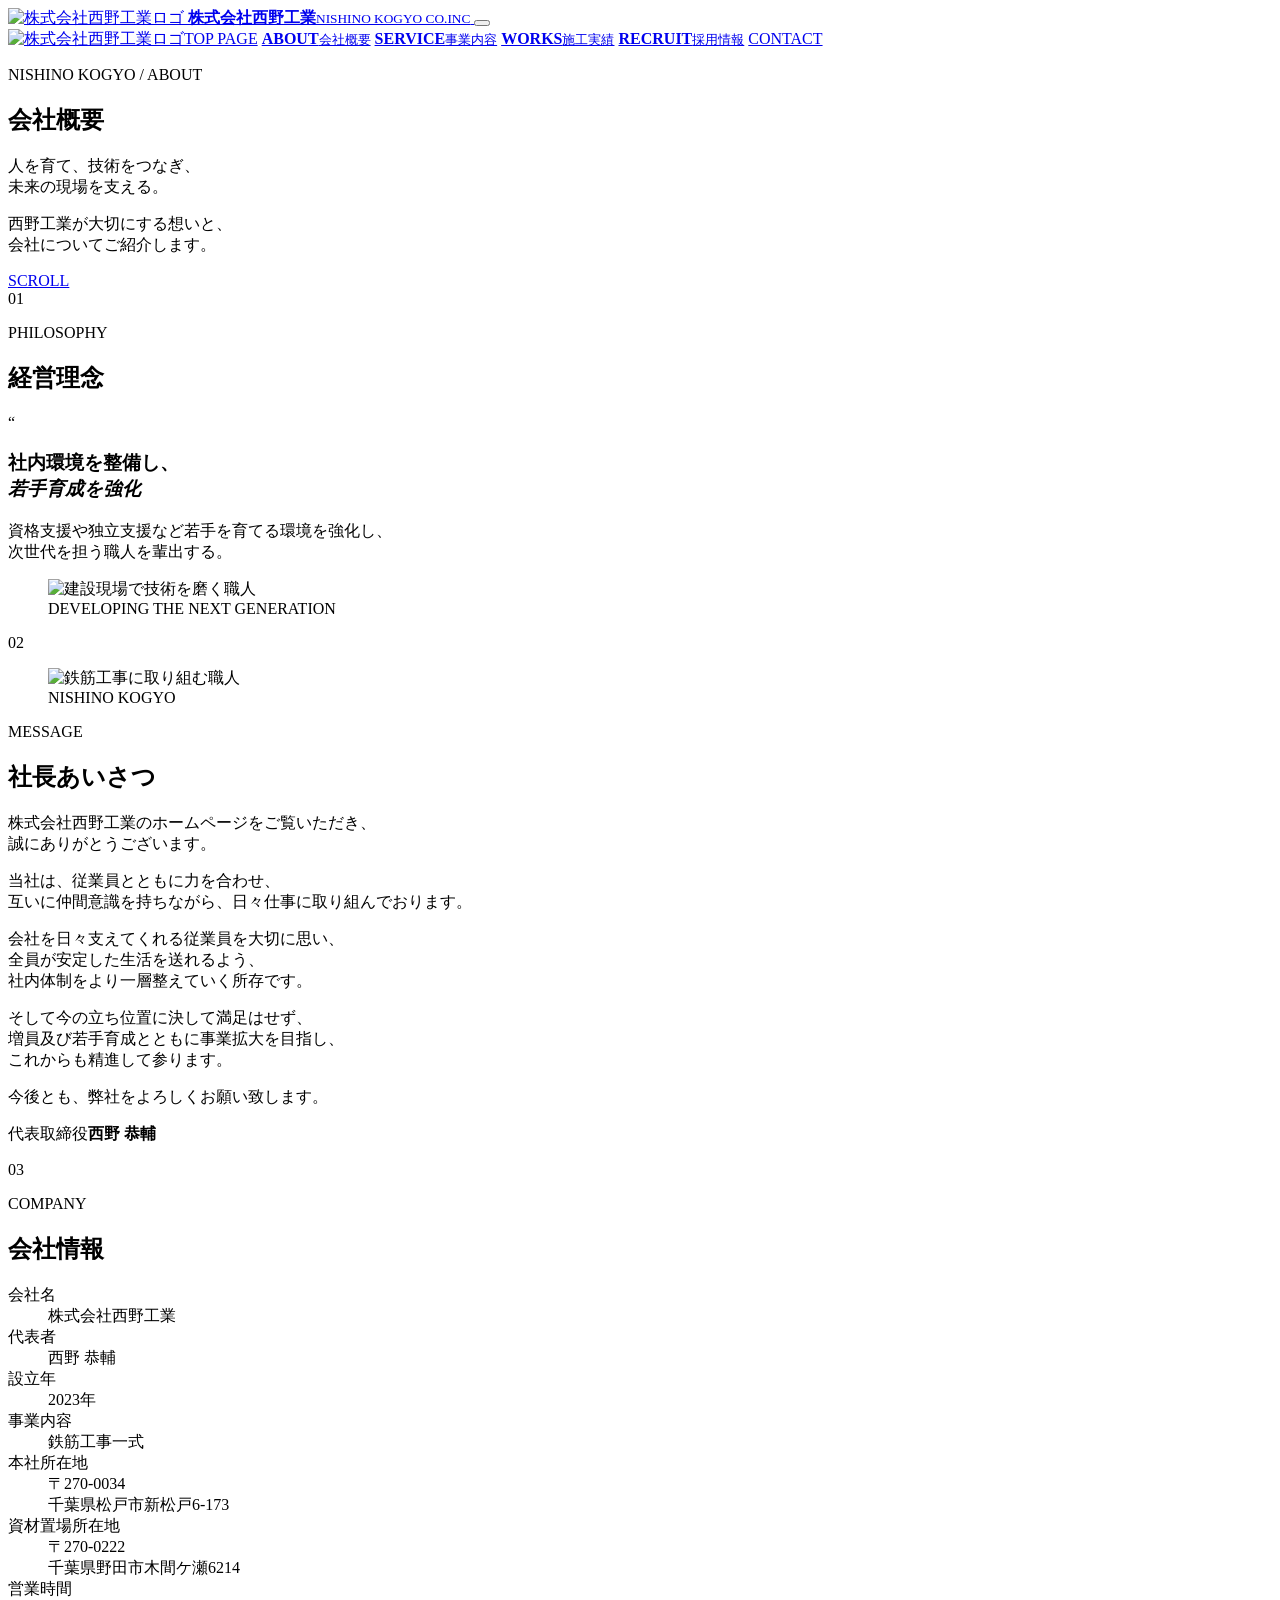
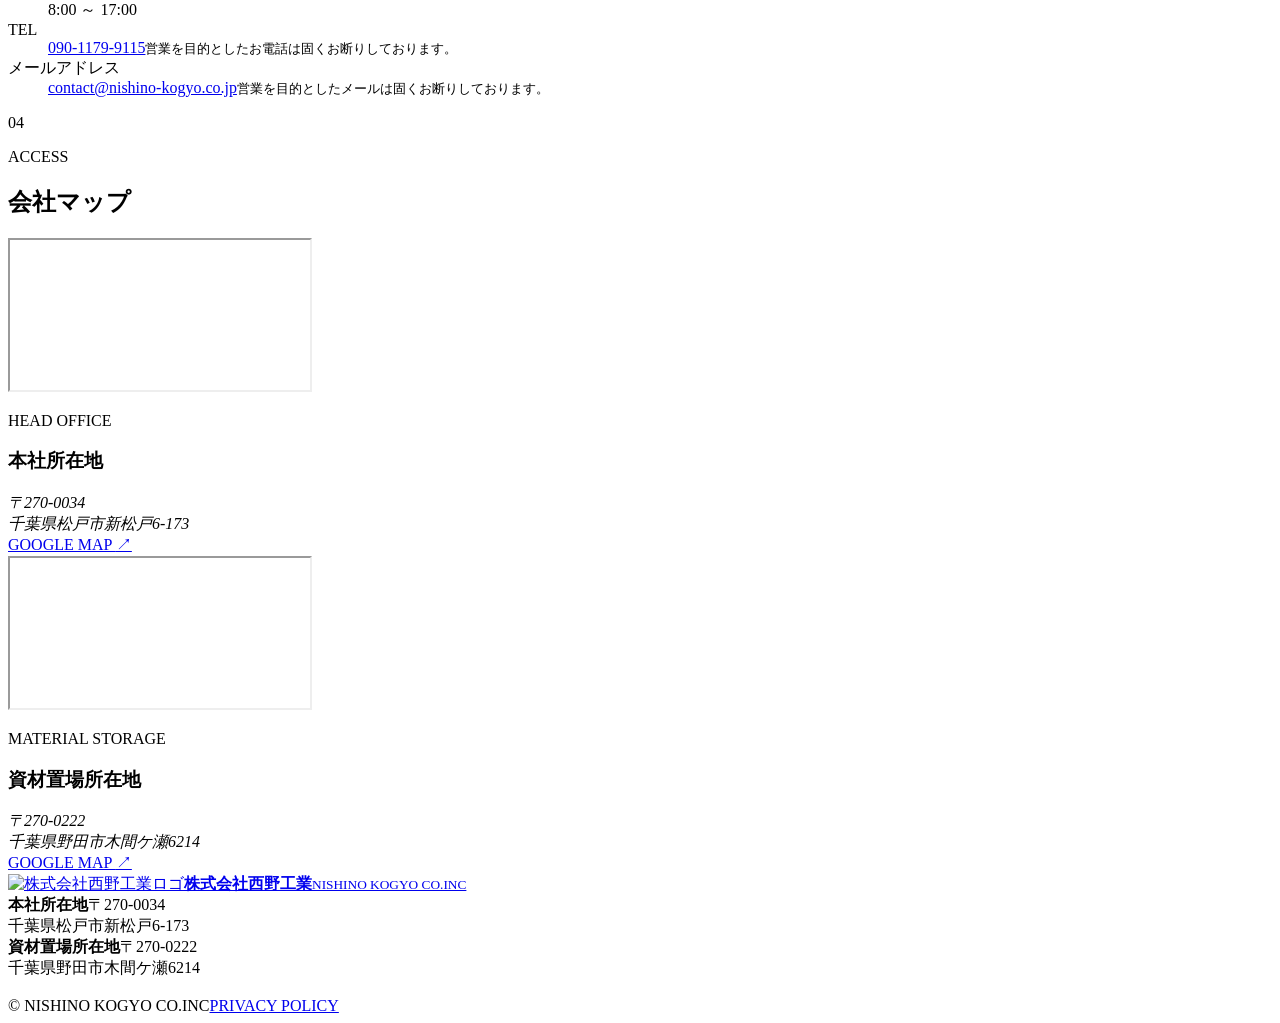
==== about.html @ d2251adc "giのテキストを削除" ====
<!doctype html>
<html lang="ja">
<head>
  <meta charset="utf-8">
  <meta name="viewport" content="width=device-width, initial-scale=1">
  <meta name="description" content="株式会社西野工業の経営理念、代表挨拶、会社情報、アクセスをご紹介します。">
  <title>会社概要 | 株式会社西野工業</title>
  <link rel="icon" href="/favicon.ico" sizes="48x48">
  <link rel="canonical" href="https://nishino-kogyo.com/about.html">
  <meta property="og:locale" content="ja_JP">
  <meta property="og:type" content="website">
  <meta property="og:site_name" content="株式会社西野工業">
  <meta property="og:title" content="会社概要 | 株式会社西野工業">
  <meta property="og:description" content="株式会社西野工業の経営理念、代表挨拶、会社情報、アクセスをご紹介します。">
  <meta property="og:url" content="https://nishino-kogyo.com/about.html">
  <meta property="og:image" content="https://nishino-kogyo.com/assets/ogp.png">
  <meta property="og:image:type" content="image/png">
  <meta property="og:image:width" content="1200">
  <meta property="og:image:height" content="630">
  <meta property="og:image:alt" content="株式会社西野工業のウェブサイト">
  <meta name="twitter:card" content="summary_large_image">
  <meta name="twitter:title" content="会社概要 | 株式会社西野工業">
  <meta name="twitter:description" content="株式会社西野工業の経営理念、代表挨拶、会社情報、アクセスをご紹介します。">
  <meta name="twitter:image" content="https://nishino-kogyo.com/assets/ogp.png">
  <link rel="preconnect" href="https://fonts.googleapis.com">
  <link rel="preconnect" href="https://fonts.gstatic.com" crossorigin>
  <link href="https://fonts.googleapis.com/css2?family=Noto+Sans+JP:wght@400;500;700&family=Noto+Serif+JP:wght@300;400;700;900&family=Roboto+Mono:wght@500;700&family=Saira+Stencil+One&display=swap" rel="stylesheet">
  <link rel="stylesheet" href="styles.css?v=20260801-1">
  <link rel="stylesheet" href="about.css?v=20260731-3">
</head>
<body class="about-page">
  <div class="scroll-progress" aria-hidden="true"><span></span></div>

  <header class="site-header" id="top">
    <a class="brand" href="/" aria-label="株式会社西野工業 トップへ">
      <img src="assets/logo.webp" alt="株式会社西野工業ロゴ" class="brand-mark">
      <span class="brand-copy"><strong>株式会社西野工業</strong><small>NISHINO KOGYO CO.INC</small></span>
    </a>
    <button class="menu-toggle" type="button" aria-label="メニューを開く" aria-expanded="false"><span></span><span></span><span></span></button>
    <nav class="main-nav" aria-label="メインナビゲーション">
      <a class="menu-home" href="index.html" aria-label="TOPページへ戻る"><img src="assets/logo.webp" alt="株式会社西野工業ロゴ"><span>TOP PAGE</span></a>
      <a class="is-current" href="about.html"><b>ABOUT</b><small>会社概要</small></a>
      <a href="service.html"><b>SERVICE</b><small>事業内容</small></a>
      <a href="works.html"><b>WORKS</b><small>施工実績</small></a>
      <a href="recruit.html"><b>RECRUIT</b><small>採用情報</small></a>
      <a class="nav-contact" href="contact.html"><img src="assets/icon-contact.svg" alt="">CONTACT</a>
    </nav>
  </header>

  <main>
    <section class="about-page-hero" aria-labelledby="about-page-title">
      <div class="about-page-hero-image" aria-hidden="true"></div>
      <div class="about-page-hero-shade" aria-hidden="true"></div>
      <div class="about-page-hero-line about-page-hero-line-left" aria-hidden="true"></div>
      <div class="about-page-hero-line about-page-hero-line-right" aria-hidden="true"></div>
      <div class="about-page-hero-inner container reveal">
        <p class="eyebrow hero-eyebrow">NISHINO KOGYO / ABOUT</p>
        <h1 id="about-page-title">会社概要</h1>
        <p class="about-page-hero-lead">人を育て、技術をつなぎ、<br>未来の現場を支える。</p>
        <p class="about-page-hero-copy">西野工業が大切にする想いと、<br>会社についてご紹介します。</p>
      </div>
      <a class="scroll-cue" href="#philosophy"><span>SCROLL</span><i></i></a>
    </section>

    <section class="about-philosophy section-light" id="philosophy" aria-labelledby="philosophy-title">
      <div class="section-number section-number-dark">01</div>
      <div class="container about-philosophy-inner">
        <div class="about-section-heading reveal">
          <p class="eyebrow">PHILOSOPHY</p>
          <h2 id="philosophy-title">経営理念</h2>
        </div>
        <div class="philosophy-content">
          <div class="philosophy-copy reveal">
            <span class="philosophy-mark" aria-hidden="true">“</span>
            <h3>社内環境を整備し、<br><em>若手育成を強化</em></h3>
            <p>資格支援や独立支援など若手を育てる環境を強化し、<br>次世代を担う職人を輩出する。</p>
          </div>
          <figure class="philosophy-photo reveal">
            <img src="assets/worker.webp" alt="建設現場で技術を磨く職人" loading="lazy" decoding="async">
            <figcaption>DEVELOPING THE NEXT GENERATION</figcaption>
          </figure>
        </div>
      </div>
    </section>

    <section class="president-message section-dark" id="message" aria-labelledby="message-title">
      <div class="section-number">02</div>
      <div class="container president-message-inner">
        <figure class="president-photo reveal">
          <img src="assets/about-worker.webp" alt="鉄筋工事に取り組む職人" loading="lazy" decoding="async">
          <figcaption>NISHINO KOGYO</figcaption>
        </figure>
        <div class="president-copy reveal">
          <p class="eyebrow">MESSAGE</p>
          <h2 id="message-title">社長あいさつ</h2>
          <div class="president-text">
            <p>株式会社西野工業のホームページをご覧いただき、<br class="president-break">誠にありがとうございます。</p>
            <p>当社は、従業員とともに力を合わせ、<br class="president-break">互いに仲間意識を持ちながら、日々仕事に取り組んでおります。</p>
            <p>会社を日々支えてくれる従業員を大切に思い、<br class="president-break">全員が安定した生活を送れるよう、<br class="president-break">社内体制をより一層整えていく所存です。</p>
            <p>そして今の立ち位置に決して満足はせず、<br class="president-break">増員及び若手育成とともに事業拡大を目指し、<br class="president-break">これからも精進して参ります。</p>
            <p>今後とも、弊社をよろしくお願い致します。</p>
          </div>
          <p class="president-name"><span>代表取締役</span><strong>西野 恭輔</strong></p>
        </div>
      </div>
    </section>

    <section class="company-profile section-light" id="company" aria-labelledby="company-title">
      <div class="section-number section-number-dark">03</div>
      <div class="container">
        <div class="about-section-heading about-section-heading-center reveal">
          <p class="eyebrow">COMPANY</p>
          <h2 id="company-title">会社情報</h2>
        </div>
        <div class="company-table reveal">
          <dl>
            <div><dt>会社名</dt><dd>株式会社西野工業</dd></div>
            <div><dt>代表者</dt><dd>西野 恭輔</dd></div>
            <div><dt>設立年</dt><dd>2023年</dd></div>
            <div><dt>事業内容</dt><dd>鉄筋工事一式</dd></div>
            <div><dt>本社所在地</dt><dd>〒270-0034<br>千葉県松戸市新松戸6-173</dd></div>
            <div><dt>資材置場所在地</dt><dd>〒270-0222<br>千葉県野田市木間ケ瀬6214</dd></div>
            <div><dt>営業時間</dt><dd>8:00 ～ 17:00</dd></div>
            <div><dt>TEL</dt><dd><a href="tel:09011799115">090-1179-9115</a><small class="sales-warning">営業を目的としたお電話は固くお断りしております。</small></dd></div>
            <div><dt>メールアドレス</dt><dd><a href="mailto:contact@nishino-kogyo.co.jp">contact@nishino-kogyo.co.jp</a><small class="sales-warning">営業を目的としたメールは固くお断りしております。</small></dd></div>
          </dl>
        </div>
      </div>
    </section>

    <section class="company-map section-light" id="access" aria-labelledby="access-title">
      <div class="section-number section-number-dark">04</div>
      <div class="container">
        <div class="about-section-heading about-section-heading-center reveal">
          <p class="eyebrow">ACCESS</p>
          <h2 id="access-title">会社マップ</h2>
        </div>
        <div class="map-grid">
          <article class="map-card reveal">
            <div class="map-frame">
              <iframe title="株式会社西野工業 本社所在地周辺地図" src="https://www.google.com/maps?q=%E5%8D%83%E8%91%89%E7%9C%8C%E6%9D%BE%E6%88%B8%E5%B8%82%E6%96%B0%E6%9D%BE%E6%88%B86-173&amp;output=embed" loading="lazy" referrerpolicy="no-referrer-when-downgrade"></iframe>
            </div>
            <div class="map-card-copy">
              <p class="map-label">HEAD OFFICE</p>
              <h3>本社所在地</h3>
              <address>〒270-0034<br>千葉県松戸市新松戸6-173</address>
              <a href="https://www.google.com/maps/search/?api=1&amp;query=%E5%8D%83%E8%91%89%E7%9C%8C%E6%9D%BE%E6%88%B8%E5%B8%82%E6%96%B0%E6%9D%BE%E6%88%B86-173" target="_blank" rel="noopener noreferrer">GOOGLE MAP <span aria-hidden="true">↗</span></a>
            </div>
          </article>
          <article class="map-card reveal">
            <div class="map-frame">
              <iframe title="株式会社西野工業 資材置場所在地周辺地図" src="https://www.google.com/maps?q=%E3%80%92270-0222%20%E5%8D%83%E8%91%89%E7%9C%8C%E9%87%8E%E7%94%B0%E5%B8%82%E6%9C%A8%E9%96%93%E3%82%B1%E7%80%AC6214&amp;output=embed" loading="lazy" referrerpolicy="no-referrer-when-downgrade"></iframe>
            </div>
            <div class="map-card-copy">
              <p class="map-label">MATERIAL STORAGE</p>
              <h3>資材置場所在地</h3>
              <address>〒270-0222<br>千葉県野田市木間ケ瀬6214</address>
              <a href="https://www.google.com/maps/search/?api=1&amp;query=%E3%80%92270-0222%20%E5%8D%83%E8%91%89%E7%9C%8C%E9%87%8E%E7%94%B0%E5%B8%82%E6%9C%A8%E9%96%93%E3%82%B1%E7%80%AC6214" target="_blank" rel="noopener noreferrer">GOOGLE MAP <span aria-hidden="true">↗</span></a>
            </div>
          </article>
        </div>
      </div>
    </section>
  </main>

  <footer class="site-footer">
    <div class="footer-main container">
      <a class="brand footer-brand" href="index.html"><img src="assets/logo.webp" alt="株式会社西野工業ロゴ" class="brand-mark"><span class="brand-copy"><strong>株式会社西野工業</strong><small>NISHINO KOGYO CO.INC</small></span></a>
      <div class="address"><b>本社所在地</b><span>〒270-0034<br>千葉県松戸市新松戸6-173</span></div>
      <div class="address"><b>資材置場所在地</b><span>〒270-0222<br>千葉県野田市木間ケ瀬6214</span></div>
      <div class="socials"><a href="https://www.facebook.com/profile.php?id=100064803365558#" target="_blank" rel="noopener noreferrer" aria-label="Facebook"><img src="assets/social-fb.svg" alt=""></a><a href="https://www.instagram.com/nishino.kogyo" target="_blank" rel="noopener noreferrer" aria-label="Instagram"><img src="assets/social-ig.svg" alt=""></a></div>
    </div>
    <div class="copyright"><span>© NISHINO KOGYO CO.INC</span><a href="privacy.html">PRIVACY POLICY</a></div>
  </footer>
  <script src="script.js?v=20260730-3"></script>
</body>
</html>
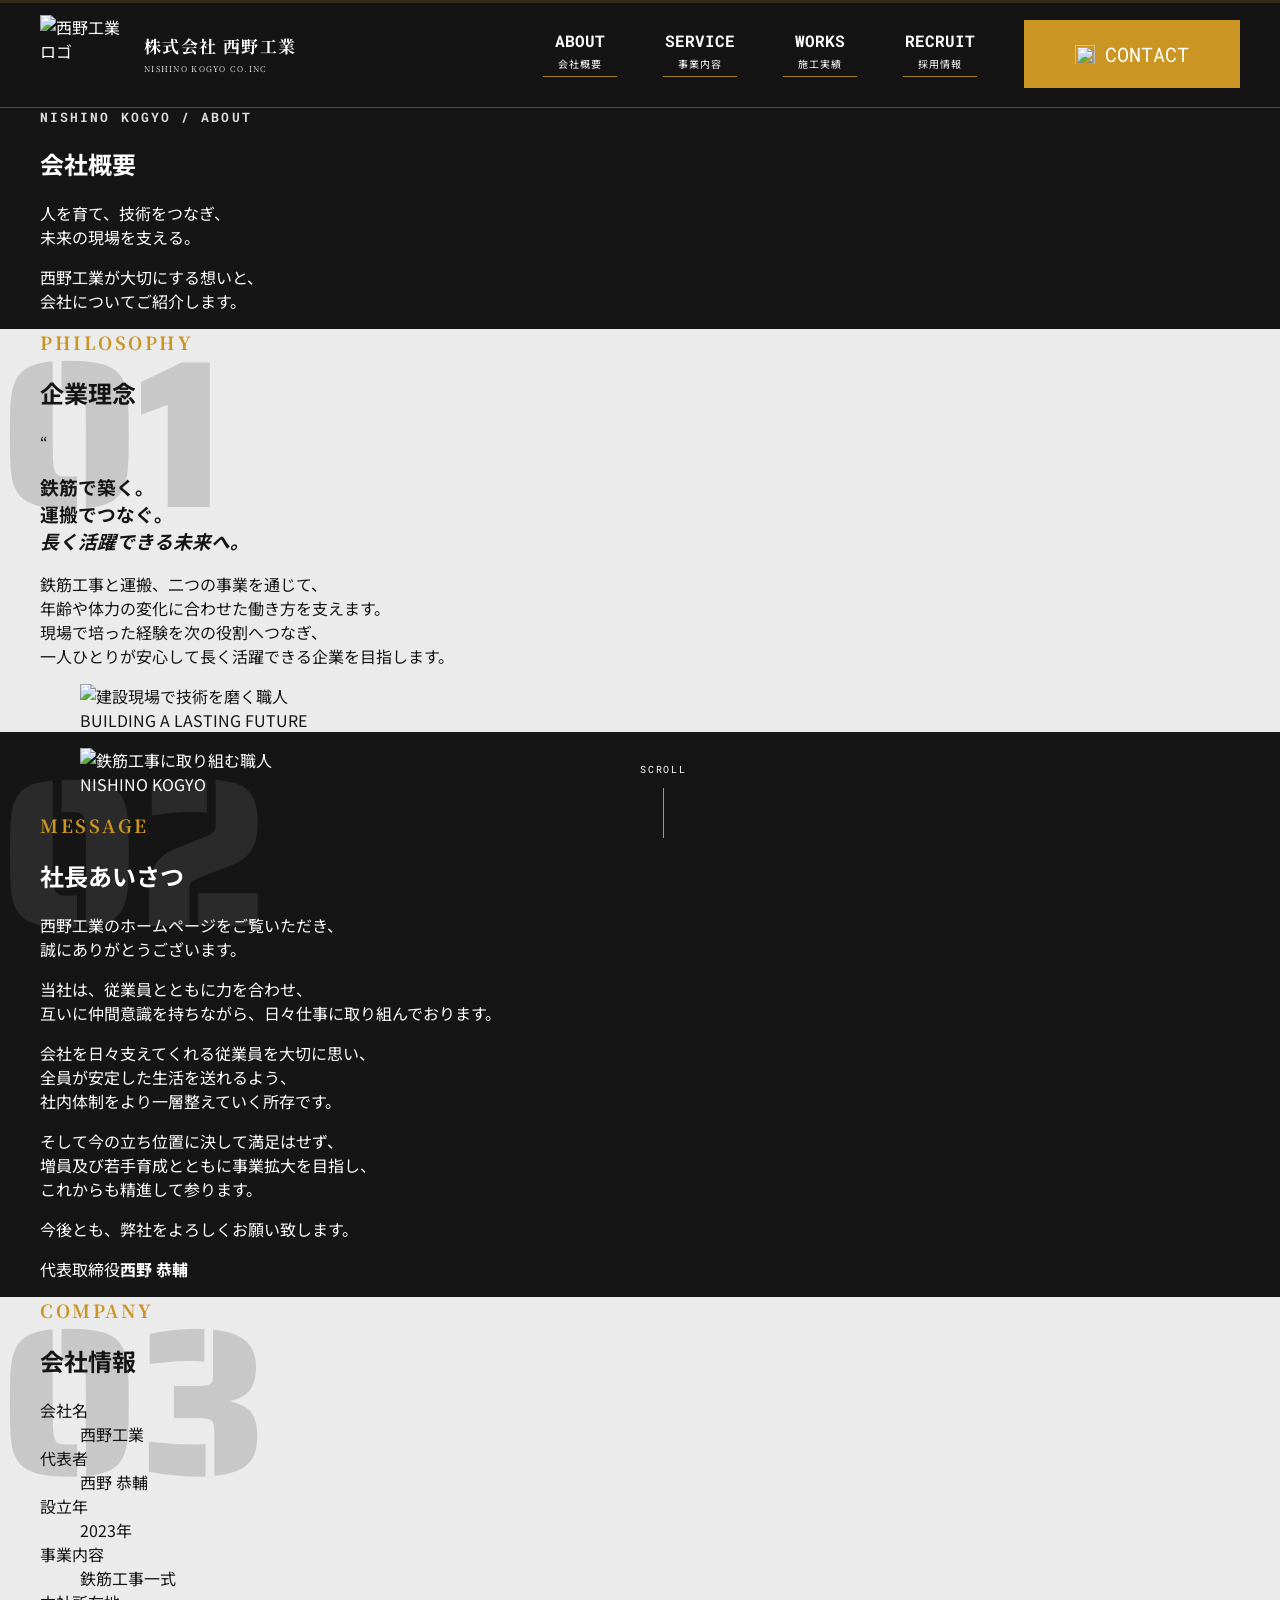
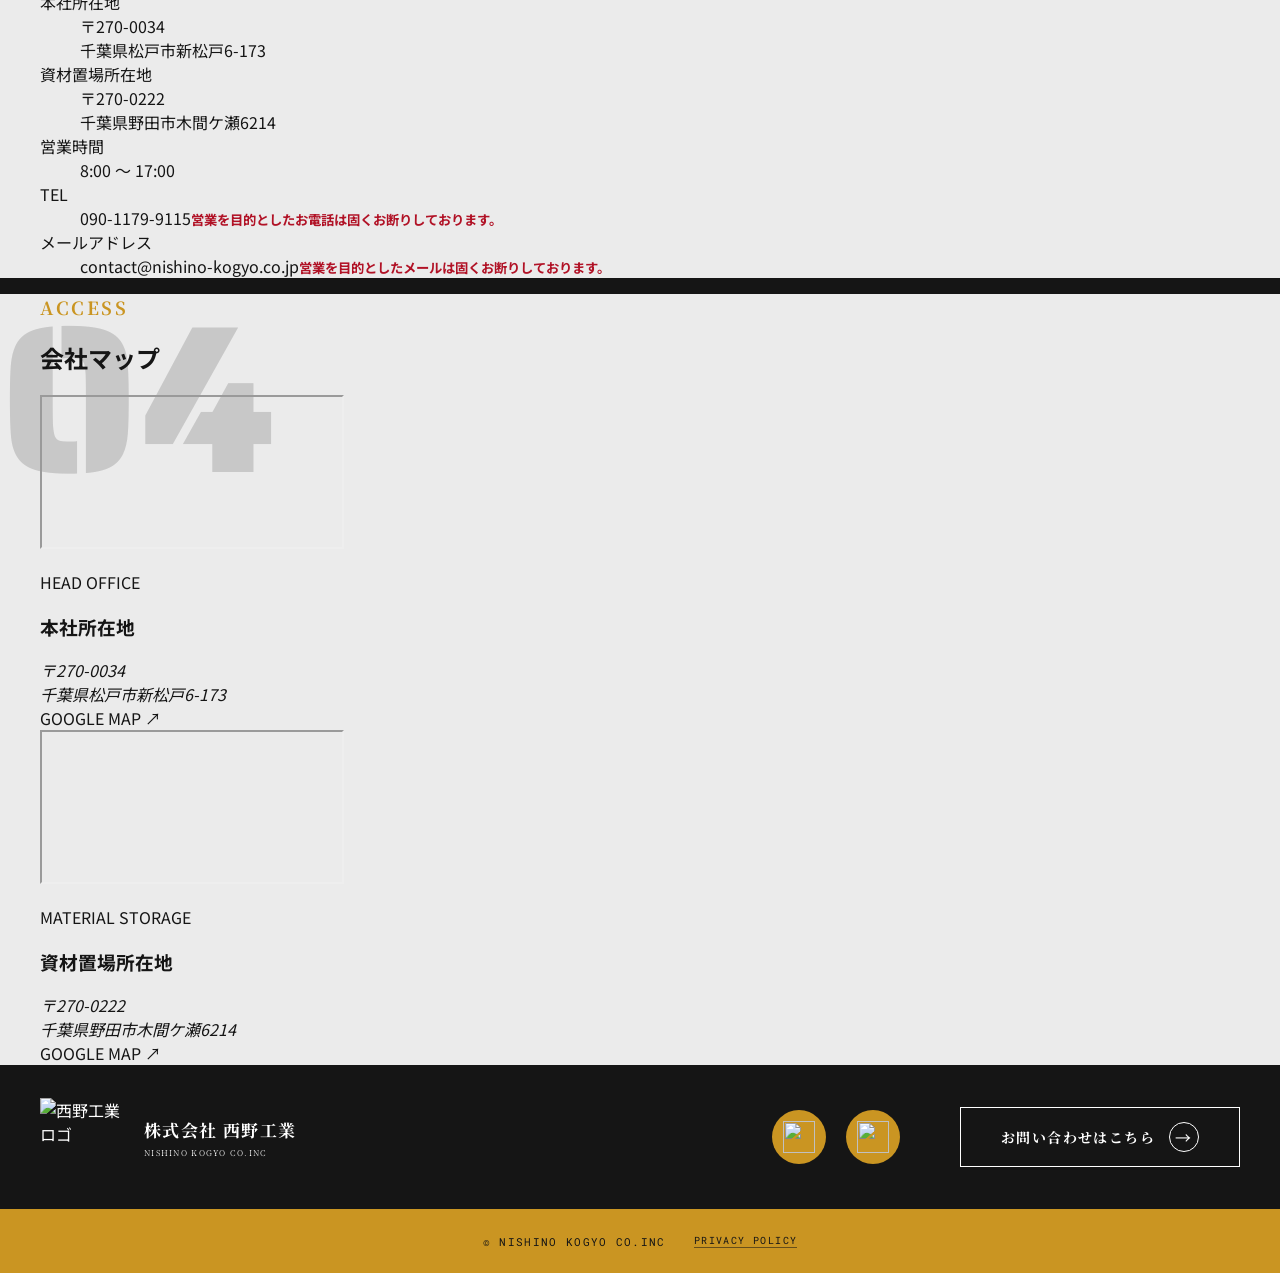
==== commit 9855c981: "写真の変更・内装管理の追加・その他微調整を行った" ====
--- a/about.html
+++ b/about.html
@@ -3,42 +3,42 @@
 <head>
   <meta charset="utf-8">
   <meta name="viewport" content="width=device-width, initial-scale=1">
-  <meta name="description" content="株式会社西野工業の経営理念、代表挨拶、会社情報、アクセスをご紹介します。">
-  <title>会社概要 | 株式会社西野工業</title>
+  <meta name="description" content="西野工業の企業理念、代表挨拶、会社情報、アクセスをご紹介します。">
+  <title>会社概要 | 西野工業</title>
   <link rel="icon" href="/favicon.ico" sizes="48x48">
   <link rel="canonical" href="https://nishino-kogyo.com/about.html">
   <meta property="og:locale" content="ja_JP">
   <meta property="og:type" content="website">
-  <meta property="og:site_name" content="株式会社西野工業">
-  <meta property="og:title" content="会社概要 | 株式会社西野工業">
-  <meta property="og:description" content="株式会社西野工業の経営理念、代表挨拶、会社情報、アクセスをご紹介します。">
+  <meta property="og:site_name" content="西野工業">
+  <meta property="og:title" content="会社概要 | 西野工業">
+  <meta property="og:description" content="西野工業の企業理念、代表挨拶、会社情報、アクセスをご紹介します。">
   <meta property="og:url" content="https://nishino-kogyo.com/about.html">
   <meta property="og:image" content="https://nishino-kogyo.com/assets/ogp.png">
   <meta property="og:image:type" content="image/png">
   <meta property="og:image:width" content="1200">
   <meta property="og:image:height" content="630">
-  <meta property="og:image:alt" content="株式会社西野工業のウェブサイト">
+  <meta property="og:image:alt" content="西野工業のウェブサイト">
   <meta name="twitter:card" content="summary_large_image">
-  <meta name="twitter:title" content="会社概要 | 株式会社西野工業">
-  <meta name="twitter:description" content="株式会社西野工業の経営理念、代表挨拶、会社情報、アクセスをご紹介します。">
+  <meta name="twitter:title" content="会社概要 | 西野工業">
+  <meta name="twitter:description" content="西野工業の企業理念、代表挨拶、会社情報、アクセスをご紹介します。">
   <meta name="twitter:image" content="https://nishino-kogyo.com/assets/ogp.png">
   <link rel="preconnect" href="https://fonts.googleapis.com">
   <link rel="preconnect" href="https://fonts.gstatic.com" crossorigin>
   <link href="https://fonts.googleapis.com/css2?family=Noto+Sans+JP:wght@400;500;700&family=Noto+Serif+JP:wght@300;400;700;900&family=Roboto+Mono:wght@500;700&family=Saira+Stencil+One&display=swap" rel="stylesheet">
-  <link rel="stylesheet" href="styles.css?v=20260801-1">
+  <link rel="stylesheet" href="styles.css?v=20261001-3">
   <link rel="stylesheet" href="about.css?v=20260731-3">
 </head>
 <body class="about-page">
   <div class="scroll-progress" aria-hidden="true"><span></span></div>
 
   <header class="site-header" id="top">
-    <a class="brand" href="/" aria-label="株式会社西野工業 トップへ">
-      <img src="assets/logo.webp" alt="株式会社西野工業ロゴ" class="brand-mark">
-      <span class="brand-copy"><strong>株式会社西野工業</strong><small>NISHINO KOGYO CO.INC</small></span>
+    <a class="brand" href="/" aria-label="西野工業 トップへ">
+      <img src="assets/logo.webp" alt="西野工業ロゴ" class="brand-mark">
+      <span class="brand-copy"><strong>株式会社 西野工業</strong><small>NISHINO KOGYO CO.INC</small></span>
     </a>
     <button class="menu-toggle" type="button" aria-label="メニューを開く" aria-expanded="false"><span></span><span></span><span></span></button>
     <nav class="main-nav" aria-label="メインナビゲーション">
-      <a class="menu-home" href="index.html" aria-label="TOPページへ戻る"><img src="assets/logo.webp" alt="株式会社西野工業ロゴ"><span>TOP PAGE</span></a>
+      <a class="menu-home" href="index.html" aria-label="TOPページへ戻る"><img src="assets/logo.webp" alt="西野工業ロゴ"><span>TOP PAGE</span></a>
       <a class="is-current" href="about.html"><b>ABOUT</b><small>会社概要</small></a>
       <a href="service.html"><b>SERVICE</b><small>事業内容</small></a>
       <a href="works.html"><b>WORKS</b><small>施工実績</small></a>
@@ -67,17 +67,17 @@
       <div class="container about-philosophy-inner">
         <div class="about-section-heading reveal">
           <p class="eyebrow">PHILOSOPHY</p>
-          <h2 id="philosophy-title">経営理念</h2>
+          <h2 id="philosophy-title">企業理念</h2>
         </div>
         <div class="philosophy-content">
           <div class="philosophy-copy reveal">
             <span class="philosophy-mark" aria-hidden="true">“</span>
-            <h3>社内環境を整備し、<br><em>若手育成を強化</em></h3>
-            <p>資格支援や独立支援など若手を育てる環境を強化し、<br>次世代を担う職人を輩出する。</p>
+            <h3>鉄筋で築く。<br>運搬でつなぐ。<br><em>長く活躍できる未来へ。</em></h3>
+            <p>鉄筋工事と運搬、二つの事業を通じて、<br>年齢や体力の変化に合わせた働き方を支えます。<br>現場で培った経験を次の役割へつなぎ、<br>一人ひとりが安心して長く活躍できる企業を目指します。</p>
           </div>
           <figure class="philosophy-photo reveal">
             <img src="assets/worker.webp" alt="建設現場で技術を磨く職人" loading="lazy" decoding="async">
-            <figcaption>DEVELOPING THE NEXT GENERATION</figcaption>
+            <figcaption>BUILDING A LASTING FUTURE</figcaption>
           </figure>
         </div>
       </div>
@@ -94,7 +94,7 @@
           <p class="eyebrow">MESSAGE</p>
           <h2 id="message-title">社長あいさつ</h2>
           <div class="president-text">
-            <p>株式会社西野工業のホームページをご覧いただき、<br class="president-break">誠にありがとうございます。</p>
+            <p>西野工業のホームページをご覧いただき、<br class="president-break">誠にありがとうございます。</p>
             <p>当社は、従業員とともに力を合わせ、<br class="president-break">互いに仲間意識を持ちながら、日々仕事に取り組んでおります。</p>
             <p>会社を日々支えてくれる従業員を大切に思い、<br class="president-break">全員が安定した生活を送れるよう、<br class="president-break">社内体制をより一層整えていく所存です。</p>
             <p>そして今の立ち位置に決して満足はせず、<br class="president-break">増員及び若手育成とともに事業拡大を目指し、<br class="president-break">これからも精進して参ります。</p>
@@ -114,7 +114,7 @@
         </div>
         <div class="company-table reveal">
           <dl>
-            <div><dt>会社名</dt><dd>株式会社西野工業</dd></div>
+            <div><dt>会社名</dt><dd>西野工業</dd></div>
             <div><dt>代表者</dt><dd>西野 恭輔</dd></div>
             <div><dt>設立年</dt><dd>2023年</dd></div>
             <div><dt>事業内容</dt><dd>鉄筋工事一式</dd></div>
@@ -138,7 +138,7 @@
         <div class="map-grid">
           <article class="map-card reveal">
             <div class="map-frame">
-              <iframe title="株式会社西野工業 本社所在地周辺地図" src="https://www.google.com/maps?q=%E5%8D%83%E8%91%89%E7%9C%8C%E6%9D%BE%E6%88%B8%E5%B8%82%E6%96%B0%E6%9D%BE%E6%88%B86-173&amp;output=embed" loading="lazy" referrerpolicy="no-referrer-when-downgrade"></iframe>
+              <iframe title="西野工業 本社所在地周辺地図" src="https://www.google.com/maps?q=%E5%8D%83%E8%91%89%E7%9C%8C%E6%9D%BE%E6%88%B8%E5%B8%82%E6%96%B0%E6%9D%BE%E6%88%B86-173&amp;output=embed" loading="lazy" referrerpolicy="no-referrer-when-downgrade"></iframe>
             </div>
             <div class="map-card-copy">
               <p class="map-label">HEAD OFFICE</p>
@@ -149,7 +149,7 @@
           </article>
           <article class="map-card reveal">
             <div class="map-frame">
-              <iframe title="株式会社西野工業 資材置場所在地周辺地図" src="https://www.google.com/maps?q=%E3%80%92270-0222%20%E5%8D%83%E8%91%89%E7%9C%8C%E9%87%8E%E7%94%B0%E5%B8%82%E6%9C%A8%E9%96%93%E3%82%B1%E7%80%AC6214&amp;output=embed" loading="lazy" referrerpolicy="no-referrer-when-downgrade"></iframe>
+              <iframe title="西野工業 資材置場所在地周辺地図" src="https://www.google.com/maps?q=%E3%80%92270-0222%20%E5%8D%83%E8%91%89%E7%9C%8C%E9%87%8E%E7%94%B0%E5%B8%82%E6%9C%A8%E9%96%93%E3%82%B1%E7%80%AC6214&amp;output=embed" loading="lazy" referrerpolicy="no-referrer-when-downgrade"></iframe>
             </div>
             <div class="map-card-copy">
               <p class="map-label">MATERIAL STORAGE</p>
@@ -165,10 +165,9 @@
 
   <footer class="site-footer">
     <div class="footer-main container">
-      <a class="brand footer-brand" href="index.html"><img src="assets/logo.webp" alt="株式会社西野工業ロゴ" class="brand-mark"><span class="brand-copy"><strong>株式会社西野工業</strong><small>NISHINO KOGYO CO.INC</small></span></a>
-      <div class="address"><b>本社所在地</b><span>〒270-0034<br>千葉県松戸市新松戸6-173</span></div>
-      <div class="address"><b>資材置場所在地</b><span>〒270-0222<br>千葉県野田市木間ケ瀬6214</span></div>
+      <a class="brand footer-brand" href="index.html"><img src="assets/logo.webp" alt="西野工業ロゴ" class="brand-mark"><span class="brand-copy"><strong>株式会社 西野工業</strong><small>NISHINO KOGYO CO.INC</small></span></a>
       <div class="socials"><a href="https://www.facebook.com/profile.php?id=100064803365558#" target="_blank" rel="noopener noreferrer" aria-label="Facebook"><img src="assets/social-fb.svg" alt=""></a><a href="https://www.instagram.com/nishino.kogyo" target="_blank" rel="noopener noreferrer" aria-label="Instagram"><img src="assets/social-ig.svg" alt=""></a></div>
+      <a class="footer-contact-button" href="contact.html"><span>お問い合わせはこちら</span><span class="footer-contact-icon" aria-hidden="true">→</span></a>
     </div>
     <div class="copyright"><span>© NISHINO KOGYO CO.INC</span><a href="privacy.html">PRIVACY POLICY</a></div>
   </footer>
--- a/styles.css
+++ b/styles.css
@@ -0,0 +1,430 @@
+:root{--black:#151515;--gold:#ca9522;--light:#ebebeb;--white:#fff;--serif:'Noto Serif JP',serif;--sans:'Noto Sans JP',sans-serif;--mono:'Roboto Mono',monospace;--stencil:'Saira Stencil One',sans-serif}
+*{box-sizing:border-box}html{scroll-behavior:smooth}body{margin:0;background:var(--black);color:var(--white);font-family:var(--sans);overflow-x:hidden}a{color:inherit;text-decoration:none}img{display:block;max-width:100%}.container{width:min(1600px,calc(100% - 80px));margin:0 auto}.site-header{height:100px;background:rgba(21,21,21,.98);display:flex;align-items:center;padding:0 max(40px,calc((100% - 1600px)/2));position:relative;z-index:10;border-bottom:1px solid rgba(202,149,34,.4)}.brand{display:flex;align-items:center;gap:14px;flex:1;min-width:230px}.brand-mark{width:64px;height:52px;object-fit:contain}.brand-copy{display:flex;flex-direction:column;gap:5px;white-space:nowrap}.brand-copy strong{font-family:var(--serif);font-size:15px;font-weight:700;letter-spacing:.08em}.brand-copy small{font-family:var(--serif);font-size:8px;letter-spacing:.16em;font-weight:300}.main-nav{display:flex;align-items:stretch;height:100%;gap:0}.main-nav>a{min-width:104px;display:flex;flex-direction:column;justify-content:center;align-items:center;gap:5px;font-family:var(--mono);font-size:13px;position:relative}.main-nav>a:not(.nav-contact):after{content:"";width:74px;height:1px;background:var(--gold);opacity:.8}.main-nav b{font-size:16px}.main-nav small{font-family:var(--sans);font-size:10px;letter-spacing:.12em}.nav-contact{background:var(--gold);height:68px;align-self:center;min-width:200px!important;flex-direction:row!important;gap:10px!important;font-size:15px!important}.nav-contact img{width:20px;height:20px;object-fit:contain}.menu-toggle{display:none;background:none;border:0}.hero{height:843px;position:relative;isolation:isolate;overflow:hidden;background:#333}.hero-bg{position:absolute;inset:0;background:linear-gradient(90deg,rgba(21,21,21,.14),rgba(21,21,21,.55)),url('assets/hero-bg.webp') center 53%/cover no-repeat;mix-blend-mode:hard-light;z-index:-3}.hero:after{content:"";position:absolute;inset:0;background:linear-gradient(90deg,rgba(21,21,21,.05) 20%,rgba(21,21,21,.7) 58%,rgba(21,21,21,.72));z-index:-2}.hero-dog{position:absolute;z-index:-1;left:-8%;bottom:-13%;height:120%;width:auto;max-width:none;filter:contrast(1.03)}.hero-slash{position:absolute;top:-10%;bottom:-10%;width:2px;background:linear-gradient(180deg,transparent 0%,var(--gold) 30%,var(--gold) 80%,transparent);transform:skew(-22deg);opacity:.9}.slash-one{left:33%}.slash-two{right:13%}.hero-content{position:relative;margin-left:auto;width:min(800px,50%);padding:80px 5% 0 0}.eyebrow{font-family:var(--serif);color:var(--gold);font-size:18px;letter-spacing:.14em;margin:0 0 12px;font-weight:700}.hero-eyebrow{color:#ddd;font-family:var(--mono);font-size:13px;letter-spacing:.16em}.hero h1{font-family:var(--serif);font-size:clamp(56px,7vw,140px);font-weight:700;letter-spacing:.15em;line-height:1;margin:0 0 18px;text-shadow:0 4px 8px #000;white-space:nowrap}.hero h1 em{font-size:.66em;font-style:normal}.hero h1 strong{color:transparent;background:linear-gradient(110deg,#a56600,#ffe091,#ca9522);background-clip:text;-webkit-background-clip:text}.hero-rule{height:2px;background:linear-gradient(90deg,var(--gold),transparent);margin:0 0 28px}.hero-lead{font-family:var(--serif);font-size:16px;line-height:2.1;letter-spacing:.08em;margin:0 0 34px}.hero-actions,.contact-actions{display:flex;gap:24px}.button{height:54px;min-width:180px;padding:0 24px;display:inline-flex;align-items:center;justify-content:center;font-family:var(--serif);font-weight:700;font-size:14px;letter-spacing:.12em;transition:.25s ease;border:1px solid var(--gold)}.button:hover{transform:translateY(-3px);background:var(--gold);color:var(--black)}.button-gold{background:var(--gold);color:var(--white)}.button-outline{background:transparent;color:var(--gold)}.button-outline:hover{color:var(--black)}.scroll-cue{position:absolute;bottom:26px;left:50%;display:flex;flex-direction:column;align-items:center;gap:12px;font-family:var(--mono);font-size:10px;letter-spacing:.18em;color:#fff}.scroll-cue i{height:50px;width:1px;background:var(--gold)}.section-dark{background:var(--black)}.section-number{position:absolute;font-family:var(--stencil);font-size:210px;line-height:1;color:#fff;opacity:.09;pointer-events:none}.about{height:740px;position:relative;overflow:hidden}.about .section-number{left:6%;top:-10px}.about-inner{height:100%;display:flex;align-items:center;position:relative}.about-copy{width:54%;position:relative;z-index:2}.about-copy h2{font-family:var(--serif);font-size:clamp(34px,3.4vw,60px);line-height:1.5;letter-spacing:.1em;margin:0 0 26px}.about-copy>p:last-of-type{font-size:16px;line-height:2.05;letter-spacing:.1em;margin:0 0 36px}.about-visuals{height:100%;width:62%;position:absolute;right:-8%;top:0}.angled-image{position:absolute;overflow:hidden;clip-path:polygon(20% 0,100% 0,80% 100%,0 100%);margin:0}.angled-image img{height:100%;width:100%;object-fit:cover;filter:grayscale(1) contrast(1.15)}.about-worker{width:52%;height:88%;top:6%;left:12%;z-index:2}.about-truck{width:52%;height:88%;top:4%;right:1%}.section-light{background:var(--light);color:var(--black)}.service{height:770px;position:relative;overflow:hidden;padding:44px 0 50px}.section-number-dark{color:var(--black);opacity:.16}.service>.section-number{right:6%;bottom:10px}.section-heading{text-align:center}.section-heading .eyebrow{margin-bottom:3px}.section-heading h2{font-family:var(--serif);font-size:46px;letter-spacing:.15em;margin:0 0 46px}.service-grid{display:grid;grid-template-columns:repeat(3,1fr);gap:48px;max-width:1300px;margin:0 auto}.service-card{text-align:center;position:relative}.service-card:not(:last-child):after{content:"";position:absolute;right:-25px;top:0;height:100%;border-right:2px dotted var(--gold)}.service-image{height:286px;overflow:hidden;clip-path:polygon(7% 0,93% 0,100% 100%,0 100%);margin-bottom:22px}.service-image img{width:100%;height:100%;object-fit:cover;filter:grayscale(1) contrast(1.25)}.service-card h3{font-family:var(--serif);font-size:24px;letter-spacing:.1em;margin:0 0 12px}.service-card p{font-size:13px;line-height:1.7;letter-spacing:.08em;margin:0}.center-action{text-align:center;margin-top:34px}.center-action .button{height:54px}.split-panels{display:grid;grid-template-columns:1fr 1fr}.panel{height:480px;position:relative;overflow:hidden}.panel-bg,.panel-image{position:absolute;inset:0;width:100%;height:100%;object-fit:cover}.panel-bg{background:linear-gradient(90deg,rgba(21,21,21,.95),rgba(21,21,21,.55)),url('assets/works-bg.svg') center/cover no-repeat}.panel-image{opacity:.46;filter:grayscale(1);object-position:center}.panel:after{content:"";position:absolute;inset:0;background:linear-gradient(90deg,rgba(21,21,21,.9),rgba(21,21,21,.25));pointer-events:none}.panel .section-number{right:8%;top:-20px;z-index:1}.panel-copy{position:relative;z-index:2;padding:48px 9%;max-width:650px}.panel-copy h2{font-family:var(--serif);font-size:48px;letter-spacing:.15em;margin:0 0 42px}.panel-copy>p:not(.eyebrow){font-size:16px;line-height:2;letter-spacing:.1em;margin:0 0 36px}.contact{height:480px;position:relative;background:var(--gold);color:var(--black);overflow:hidden}.contact>.section-number{left:7%;top:20px}.contact-inner{height:100%;display:flex;align-items:center;position:relative}.contact-copy{position:relative;z-index:1}.contact-copy .eyebrow{color:var(--black);margin-bottom:5px}.contact-copy h2{font-family:var(--serif);font-size:44px;letter-spacing:.1em;margin:0 0 24px}.contact-copy>p:not(.eyebrow){font-size:14px;line-height:1.9;letter-spacing:.08em;margin:0 0 24px}.contact-button{background:var(--black);color:#fff;min-width:180px;height:56px;display:flex;align-items:center;justify-content:center;gap:13px;font-family:var(--serif);font-size:14px;letter-spacing:.12em;transition:.25s ease}.contact-button:hover{background:#fff;color:var(--black)}.contact-button img{width:22px;height:22px;object-fit:contain}.contact-dog{position:absolute;height:105%;width:auto;right:-1%;bottom:-18%;max-width:none}.site-footer{background:var(--black);color:#fff}.footer-main{height:144px;display:flex;align-items:center;gap:60px}.footer-brand{flex:1}.footer-brand .brand-mark{width:70px}.address{display:flex;flex-direction:column;gap:8px;font-family:var(--serif);letter-spacing:.1em;min-width:230px}.address b{font-size:12px}.address span{font-size:13px;line-height:1.6}.socials{display:flex;gap:20px}.socials a{width:42px;height:42px;background:#fff;border-radius:4px;padding:8px}.socials img{width:100%;height:100%;object-fit:contain}.copyright{height:64px;background:var(--gold);color:var(--black);display:flex;align-items:center;justify-content:center;font-family:var(--mono);font-size:11px;letter-spacing:.12em}.reveal{opacity:0;transform:translateY(24px);transition:opacity .7s ease,transform .7s ease}.reveal.is-visible{opacity:1;transform:none}
+@media (max-width:1100px){.site-header{padding:0 24px}.main-nav>a{min-width:82px}.nav-contact{min-width:150px!important}.hero-content{width:55%;padding-right:4%}.hero-lead{font-size:13px}.about-copy>p:last-of-type{font-size:13px}.container{width:min(100% - 48px,900px)}.footer-main{gap:20px}.address{min-width:180px}.address span{font-size:11px}}
+@media (max-width:760px){.container{width:calc(100% - 40px)}.site-header{height:72px;padding:0 20px}.brand{min-width:0;gap:8px}.brand-mark{width:42px;height:40px}.brand-copy strong{font-size:11px}.brand-copy small{font-size:6px}.menu-toggle{display:flex;flex-direction:column;gap:5px;margin-left:auto;padding:10px}.menu-toggle span{display:block;width:24px;height:1px;background:var(--gold);transition:.2s}.main-nav{position:absolute;display:none;top:72px;right:0;height:auto;width:100%;background:var(--black);flex-direction:column;padding:10px 20px 20px;border-bottom:1px solid var(--gold)}.main-nav.is-open{display:flex}.main-nav>a{height:48px;min-width:0;align-items:flex-start;padding-left:10px;gap:2px}.main-nav>a:not(.nav-contact):after{display:none}.main-nav b{font-size:15px}.main-nav small{font-size:9px}.nav-contact{height:48px!important;min-width:0!important;align-items:center!important;padding-left:18px!important}.hero{height:710px}.hero-bg{background-position:64% center}.hero-dog{height:68%;left:-23%;bottom:-2%;opacity:.9}.hero-slash{opacity:.7}.slash-one{left:37%}.slash-two{right:8%}.hero-content{width:100%;padding:80px 24px 0 35%;text-align:left}.hero-eyebrow{font-size:9px}.hero h1{font-size:clamp(39px,12vw,76px);letter-spacing:.06em}.hero-lead{font-size:10px;line-height:1.9;letter-spacing:.04em;margin-bottom:22px}.hero-actions{gap:8px}.button{height:42px;min-width:120px;padding:0 12px;font-size:10px}.scroll-cue{display:none}.about{height:auto;min-height:820px;padding:72px 0 60px}.about .section-number{font-size:140px;top:4px;left:3%}.about-inner{display:block}.about-copy{width:100%}.about-copy h2{font-size:29px;line-height:1.5;margin-bottom:20px}.about-copy>p:last-of-type{font-size:11px;line-height:1.9;letter-spacing:.04em;margin-bottom:25px}.about-visuals{position:relative;width:calc(100% + 40px);height:310px;right:auto;top:auto;margin:38px -20px 0}.about-worker{width:60%;height:100%;left:0}.about-truck{width:60%;height:100%;right:0}.service{height:auto;padding:60px 0 58px}.service>.section-number{font-size:140px;right:-2%;bottom:18px}.section-heading h2{font-size:32px;margin-bottom:30px}.service-grid{grid-template-columns:1fr;gap:35px}.service-card:not(:last-child):after{right:12%;left:12%;top:auto;bottom:-18px;height:0;border-right:0;border-bottom:2px dotted var(--gold)}.service-image{height:190px;max-width:290px;margin:0 auto 18px}.service-card h3{font-size:21px}.service-card p{font-size:11px}.center-action{margin-top:32px}.split-panels{grid-template-columns:1fr}.panel{height:360px}.panel-copy{padding:42px 30px}.panel-copy h2{font-size:34px;margin-bottom:20px}.panel-copy>p:not(.eyebrow){font-size:11px;line-height:1.9;margin-bottom:24px}.panel .section-number{font-size:130px}.contact{height:auto;min-height:510px}.contact>.section-number{font-size:130px;top:5px;left:0}.contact-inner{display:block;padding-top:66px}.contact-copy h2{font-size:26px;letter-spacing:.06em}.contact-copy>p:not(.eyebrow){font-size:10px;line-height:1.9}.contact-actions{gap:8px}.contact-button{min-width:130px;height:44px;font-size:10px}.contact-button img{width:17px;height:17px}.contact-dog{height:205px;right:-20px;bottom:-8px}.footer-main{height:auto;min-height:260px;display:grid;grid-template-columns:1fr 1fr;gap:22px;padding:34px 0}.footer-brand{grid-column:1 / -1}.footer-brand .brand-mark{width:48px}.address{min-width:0}.address b{font-size:10px}.address span{font-size:9px}.socials{align-self:end;justify-content:flex-end}.socials a{width:34px;height:34px}.copyright{height:45px;font-size:9px}}
+
+.panel-bg{background-image:linear-gradient(90deg,rgba(21,21,21,.95),rgba(21,21,21,.55)),url('assets/works-bg.svg')}
+
+/* Keep the WORKS and RECRUIT buttons aligned when the panels sit side by side. */
+@media (min-width:1101px){
+  .split-panels .panel-copy>p:not(.eyebrow){min-height:6em}
+}
+
+/* 2026-07 layout refinements */
+html{scroll-padding-top:112px}
+.site-header{position:sticky;top:0;z-index:100;height:108px}
+.brand-mark{width:90px;height:78px}
+.main-nav{gap:8px}
+.main-nav>a{min-width:112px}
+.nav-contact{margin-left:20px;min-width:216px!important}
+.slash-one{left:42%}
+.hero h1{color:transparent;background:linear-gradient(105deg,#8a5a00 0%,#ca9522 30%,#ffe39a 55%,#bd861a 78%,#8a5a00 100%);background-clip:text;-webkit-background-clip:text;-webkit-text-fill-color:transparent}
+.hero h1 span,.hero h1 em,.hero h1 strong{color:inherit;background:none;-webkit-text-fill-color:inherit}
+.scroll-cue{bottom:62px}
+.about-visuals{right:-3%;width:60%}
+.about-worker,.about-truck{height:100%;top:0}
+.about-worker{left:4%;width:54%}
+.about-truck{right:-3%;width:54%}
+.service-image{clip-path:none;border:1px solid rgba(202,149,34,.75);position:relative}
+.service-image:after{content:"";position:absolute;inset:10px;border:1px solid rgba(202,149,34,.6);pointer-events:none}
+.service-card h3{position:relative;padding-bottom:14px}
+.service-card h3:after{content:"";display:block;width:38px;height:2px;background:var(--gold);margin:14px auto 0}
+.service-card:before{content:"0" counter(service-card);counter-increment:service-card;display:block;font-family:var(--mono);font-size:12px;letter-spacing:.2em;color:var(--gold);margin:0 0 8px}
+.service-grid{counter-reset:service-card}
+.service-card:first-child .service-image img{filter:grayscale(1) brightness(1.02) contrast(.9)}
+.works-panel .panel-bg{background:#151515}
+.works-photo{position:absolute;right:-2%;top:-2%;width:56%;height:104%;object-fit:cover;filter:grayscale(1) blur(3px) contrast(1.05);opacity:.34;transform:scale(1.03)}
+.works-panel:after{background:linear-gradient(90deg,rgba(21,21,21,.98) 0%,rgba(21,21,21,.88) 48%,rgba(21,21,21,.38) 100%)}
+.contact-dog{height:137%;right:-4%;bottom:-27%}
+.footer-brand .brand-mark{width:90px;height:78px}
+.socials a{width:54px;height:54px;background:var(--gold);border-radius:50%;padding:11px}
+
+@media (max-width:1100px){.site-header{height:100px}.main-nav{gap:0}.main-nav>a{min-width:82px}.nav-contact{margin-left:0;min-width:150px!important}.brand-mark{width:66px;height:56px}}
+
+@media (max-width:760px){
+  html{scroll-padding-top:72px}
+  body.is-menu-open{overflow:hidden}
+  .site-header{height:72px;position:sticky}
+  .brand-mark{width:44px;height:42px}
+  .menu-toggle{position:relative;z-index:12}
+  .menu-toggle.is-open span:nth-child(1){transform:translateY(6px) rotate(45deg)}
+  .menu-toggle.is-open span:nth-child(2){opacity:0}
+  .menu-toggle.is-open span:nth-child(3){transform:translateY(-6px) rotate(-45deg)}
+  .main-nav{position:fixed;inset:0;z-index:11;width:100%;height:100dvh;padding:125px 48px 48px;background:rgba(21,21,21,.98);justify-content:center;gap:10px}
+  .main-nav>a{height:auto;min-height:64px;align-items:center;padding:0 0 0 18px;border-left:1px solid var(--gold)}
+  .main-nav b{font-size:22px}.main-nav small{font-size:11px}
+  .main-nav>a:not(.nav-contact):after{display:block;width:100%;max-width:220px;margin-top:4px}
+  .nav-contact{height:56px!important;margin-top:20px;justify-content:center!important;padding:0!important;border-left:0!important}
+  .hero{height:870px}
+  .hero-bg{background-position:58% center}
+  .hero-dog{top:8px;bottom:auto;left:10%;transform:translateX(-50%);height:400px;width:auto;max-width:none;opacity:.96}
+  .hero-content{width:100%;padding:403px 28px 0;text-align:center}
+  .hero-eyebrow{font-size:10px}
+  .hero h1{font-size:clamp(50px,15vw,76px);letter-spacing:.1em}
+  .hero-rule{margin-bottom:19px}
+  .hero-lead{font-size:10px;line-height:1.85;letter-spacing:.02em}
+  .hero-actions{justify-content:center}
+  .hero-slash{display:none}
+  .about{min-height:790px;padding:48px 0 58px}
+  .about-inner{display:flex;flex-direction:column;height:auto}
+  .about-visuals{order:1;position:relative;top:auto;right:auto;width:calc(100% + 40px);height:292px;margin:0 -20px 36px}
+  .about-copy{order:2;width:100%}
+  .about-worker,.about-truck{height:100%;top:0}
+  .about-worker{left:0;width:60%}
+  .about-truck{right:0;width:60%}
+  .service-image{height:200px}
+  .works-photo{width:59%;opacity:.3}
+  .works-panel:after{background:linear-gradient(90deg,rgba(21,21,21,.98) 0%,rgba(21,21,21,.9) 54%,rgba(21,21,21,.46) 100%)}
+  .contact{min-height:440px}
+  .contact-inner{min-height:440px;display:flex;align-items:center;padding:32px 0 116px}
+  .contact-copy{width:100%}
+  .contact-dog{height:194px;right:-18px;bottom:-13px}
+  .footer-main{grid-template-columns:1fr 1fr}
+  .footer-brand .brand-mark{width:58px;height:50px}
+  .socials{grid-column:1 / -1;justify-content:center;align-self:auto;gap:24px}
+  .socials a{width:46px;height:46px;padding:9px}
+}
+
+/* Hero title color balance */
+.hero h1{color:#fff;background:none;-webkit-text-fill-color:#fff}
+.hero h1 span,.hero h1 em{color:#fff;-webkit-text-fill-color:#fff}
+.hero h1 strong{color:transparent;background:linear-gradient(110deg,#dca117 0%,#fff3a6 32%,#f7cd55 54%,#ffe986 76%,#dea313 100%);background-clip:text;-webkit-background-clip:text;-webkit-text-fill-color:transparent;text-shadow:none}
+
+/* Mobile hero: dog on the left, copy in the right-side column */
+@media (max-width:760px){
+  .hero{height:540px}
+  .hero-dog{left:6%;top:0;height:480px}
+  .hero-content{width:68%;min-height:100%;margin-left:auto;padding:88px 16px 0 0;text-align:left}
+  .hero h1{font-size:clamp(39px,12vw,58px);letter-spacing:.08em}
+  .hero-lead{font-size:9px;line-height:1.72;letter-spacing:0;margin-bottom:18px}
+  .hero-actions{flex-direction:column;align-items:flex-start;gap:8px}
+  .hero-actions .button{min-width:142px;height:38px}
+}
+
+@media (min-width:761px){
+  .nav-contact{font-size:20px!important}
+  .hero-content{left:-24px}
+}
+
+/* Keep the PC hero copy slightly to the left of the header ABOUT item. */
+@media (min-width:1101px) and (max-width:1600px){
+  .hero-content{left:calc(50vw - 780px)}
+}
+@media (min-width:1601px) and (max-width:1680px){
+  .hero-content{left:20px}
+}
+@media (min-width:1681px){
+  .hero-content{left:calc(860px - 50vw)}
+}
+
+/* Navigation, menu trigger and scroll feedback */
+.scroll-progress{position:fixed;top:0;left:0;z-index:200;width:100%;height:3px;background:rgba(202,149,34,.18);pointer-events:none}
+.scroll-progress span{display:block;width:100%;height:100%;background:linear-gradient(90deg,#e1aa32,#fff2a6,#dea313);transform:scaleX(0);transform-origin:left center;transition:transform .12s linear;box-shadow:0 0 10px rgba(255,225,133,.7)}
+.scroll-cue{animation:scroll-cue-float 2.2s ease-in-out infinite}
+.scroll-cue i{animation:scroll-cue-line 1.7s ease-in-out infinite}
+@keyframes scroll-cue-float{0%,100%{transform:translateY(0);opacity:.75}50%{transform:translateY(8px);opacity:1}}
+@keyframes scroll-cue-line{0%{transform:scaleY(.35);transform-origin:top;opacity:.25}50%{transform:scaleY(1);transform-origin:top;opacity:1}100%{transform:scaleY(.35);transform-origin:bottom;opacity:.25}}
+@media (hover:hover) and (min-width:761px){
+  .main-nav>a:not(.nav-contact){transition:color .28s ease,transform .28s cubic-bezier(.2,.8,.2,1)}
+  .main-nav>a:not(.nav-contact):after{transition:width .28s ease,box-shadow .28s ease}
+  .main-nav>a:not(.nav-contact):hover{color:#f6cf62;transform:translateY(-3px)}
+  .main-nav>a:not(.nav-contact):hover:after{width:94px;box-shadow:0 3px 8px rgba(202,149,34,.55)}
+  .nav-contact{transition:background-color .28s ease,color .28s ease,box-shadow .28s ease,transform .28s cubic-bezier(.2,.8,.2,1)}
+  .nav-contact img{transition:transform .28s ease,filter .28s ease}
+  .nav-contact:hover{background:#f4c650;color:#151515;box-shadow:0 8px 22px rgba(202,149,34,.28);transform:translateY(-3px)}
+  .nav-contact:hover img{transform:translateX(4px);filter:brightness(.2)}
+}
+::-webkit-scrollbar{width:11px}
+::-webkit-scrollbar-track{background:#111}
+::-webkit-scrollbar-thumb{background:linear-gradient(180deg,#f5da7a,#c78d15);border:3px solid #111;border-radius:99px}
+::-webkit-scrollbar-thumb:hover{background:linear-gradient(180deg,#fff0ad,#e0a225)}
+*{scrollbar-color:#d59b20 #111;scrollbar-width:thin}
+
+@media (max-width:760px){
+  .scroll-progress{height:2px}
+  .menu-toggle{transition:transform .25s cubic-bezier(.2,.8,.2,1)}
+  .menu-toggle span{transform-origin:center;transition:transform .35s cubic-bezier(.2,.8,.2,1),opacity .2s ease,background-color .25s ease}
+  .menu-toggle:hover{transform:scale(1.06)}
+  .menu-toggle:hover span{background:#fff0a4}
+  .main-nav{display:flex;visibility:hidden;opacity:0;pointer-events:none;transform:translateY(-18px);transition:visibility 0s linear .38s,opacity .32s ease,transform .38s cubic-bezier(.2,.8,.2,1)}
+  .main-nav.is-open{visibility:visible;opacity:1;pointer-events:auto;transform:translateY(0);transition-delay:0s}
+  .main-nav>a{opacity:0;transform:translateX(22px);transition:opacity .34s ease,transform .42s cubic-bezier(.2,.8,.2,1),color .22s ease}
+  .main-nav.is-open>a{opacity:1;transform:translateX(0)}
+  .main-nav.is-open>a:nth-child(1){transition-delay:.08s}
+  .main-nav.is-open>a:nth-child(2){transition-delay:.14s}
+  .main-nav.is-open>a:nth-child(3){transition-delay:.20s}
+  .main-nav.is-open>a:nth-child(4){transition-delay:.26s}
+  .main-nav.is-open>a:nth-child(5){transition-delay:.32s}
+  .main-nav>a:hover{color:#f6cf62}
+}
+
+@media (prefers-reduced-motion:reduce){
+  *,*::before,*::after{scroll-behavior:auto!important}
+}
+
+.main-nav>a.menu-home{display:none}
+@media (max-width:760px){
+  .main-nav>a.menu-home{
+    display:flex;
+    height:auto;
+    min-height:76px;
+    display:flex;
+    flex-direction:column;
+    align-items:center;
+    justify-content:center;
+    gap:6px;
+    padding:0!important;
+    margin:0 0 8px;
+    border-left:0;
+  }
+  .main-nav>a.menu-home:after{display:none!important}
+  .menu-home img{width:72px;height:50px;object-fit:contain}
+  .menu-home span{font:10px var(--mono);letter-spacing:.2em;color:#fff}
+  .main-nav.is-open>a.menu-home{transform:translateX(0)}
+}
+
+/* Soft page and scroll entrance animation */
+@keyframes site-soft-in{
+  from{opacity:0}
+  to{opacity:1}
+}
+@keyframes site-header-soft-in{
+  from{opacity:0;transform:translateY(-12px)}
+  to{opacity:1;transform:translateY(0)}
+}
+body{animation:site-soft-in 1.15s ease both}
+.site-header{animation:site-header-soft-in 1s cubic-bezier(.22,1,.36,1) both}
+.reveal{
+  opacity:0;
+  transform:translate3d(0,32px,0) scale(.985);
+  filter:blur(6px);
+  transition:
+    opacity 1.15s cubic-bezier(.22,1,.36,1),
+    transform 1.15s cubic-bezier(.22,1,.36,1),
+    filter 1.05s ease;
+  transition-delay:var(--reveal-delay,0ms);
+  will-change:opacity,transform,filter;
+}
+.reveal.is-visible{opacity:1;transform:translate3d(0,0,0) scale(1);filter:blur(0)}
+
+/* Keep the TOP contact copy aligned without awkward line breaks. */
+.contact-copy>p.contact-lead{max-width:760px}
+.contact-copy>p.contact-lead span{display:block;white-space:nowrap}
+.sales-warning{color:#b11226!important;font-weight:700}
+.contact-method-card:hover .sales-warning{color:#ff8a8a!important}
+.contact-copy>.contact-actions~small{display:block;font-size:11px;line-height:1.65;letter-spacing:.04em}
+.contact-copy>.contact-actions+small{margin-top:10px}
+.contact .contact-button{background:var(--black);color:#fff}
+.contact .contact-button:hover{background:#fff;color:var(--black)}
+.contact .contact-button img{filter:brightness(0) invert(1);transition:filter .25s ease}
+.contact .contact-button:hover img{filter:brightness(0)}
+.hero-bg{background-image:linear-gradient(90deg,rgba(21,21,21,.14),rgba(21,21,21,.55)),url('assets/hero-bg.webp')}
+.contact-copy>p.contact-sales-warning{font-size:11px;line-height:1.65;letter-spacing:.03em;margin:-8px 0 16px}
+.copyright{gap:28px;padding:0 20px;text-align:center}
+.copyright a{font-size:10px;letter-spacing:.14em;border-bottom:1px solid rgba(21,21,21,.55);transition:opacity .2s ease}
+.copyright a:hover{opacity:.6}
+.form-honeypot{position:absolute!important;left:-10000px!important;width:1px!important;height:1px!important;overflow:hidden!important}
+.contact-form-agree a,.form-agree a{color:var(--gold);text-decoration:underline;text-underline-offset:3px}
+.contact-form-agree a:focus-visible,.form-agree a:focus-visible{outline:2px solid var(--gold);outline-offset:3px}
+
+@media (max-width:760px){
+  .reveal{
+    transform:translate3d(0,24px,0) scale(.99);
+    filter:blur(4px);
+    transition-duration:1s;
+  }
+  .contact-copy>p.contact-lead{
+    font-size:clamp(8.5px,2.55vw,10px);
+    line-height:1.85;
+    letter-spacing:0;
+  }
+  .contact-copy>.contact-actions~small{font-size:9px}
+  .contact-copy>p.contact-sales-warning{font-size:9px;margin:-6px 0 13px}
+}
+
+@media (prefers-reduced-motion:reduce){
+  body{animation:site-soft-in .9s ease both!important}
+  .site-header{animation:site-soft-in .8s ease both!important}
+  .reveal,.reveal.is-visible{
+    transform:none!important;
+    filter:none!important;
+    transition:opacity .9s ease!important;
+  }
+}
+
+/* Mobile body-copy readability */
+@media (max-width:760px){
+  .hero-lead{font-size:12px;line-height:1.82;text-wrap:pretty;line-break:strict}
+  .hero-lead br,
+  .about-copy>p:last-of-type br{display:none}
+  .about-copy>p:last-of-type{text-wrap:pretty;line-break:strict}
+  .about-copy>p:last-of-type,
+  .service-card p,
+  .panel-copy>p:not(.eyebrow){font-size:13px;line-height:1.9}
+  .contact-copy>p.contact-lead{font-size:12px;line-height:1.9;letter-spacing:0;line-break:strict}
+  .contact-copy>p.contact-lead span{white-space:normal;text-wrap:balance}
+  .contact-copy>p.contact-sales-warning{font-size:12px;line-height:1.7;letter-spacing:0;text-wrap:balance;line-break:strict}
+  .contact-heading-tail{display:block}
+}
+
+/* iPhone SE and other short mobile viewports: keep the full hero copy above browser UI. */
+@media (max-width:760px) and (max-height:700px){
+  .hero-content{padding-top:68px}
+  .hero-lead{line-height:1.7;margin-bottom:14px}
+  .hero-actions .button{height:36px}
+}
+
+/* Make the mobile hero buttons easier to tap. */
+@media (max-width:760px){
+  .hero-actions{gap:16px}
+  .hero-actions .button{
+    min-width:156px;
+    height:44px;
+    padding:0 14px;
+    font-size:11px;
+  }
+}
+@media (max-width:760px) and (max-height:700px){
+  .hero-actions{gap:16px}
+  .hero-actions .button{min-width:152px;height:40px}
+}
+
+/* Tablet navigation: prevent the desktop header from being squeezed on Surface-sized screens. */
+@media (min-width:761px) and (max-width:1180px){
+  html{scroll-padding-top:82px}
+  body.is-menu-open{overflow:hidden}
+  .site-header{height:82px;padding:0 28px}
+  .brand{min-width:0;gap:12px}
+  .brand-mark{width:62px;height:54px}
+  .brand-copy strong{font-size:14px}
+  .brand-copy small{font-size:8px}
+  .menu-toggle{display:flex;position:relative;z-index:12;flex-direction:column;gap:6px;margin-left:auto;padding:12px;cursor:pointer}
+  .menu-toggle span{display:block;width:30px;height:2px;background:var(--gold);transform-origin:center;transition:transform .35s cubic-bezier(.2,.8,.2,1),opacity .2s ease}
+  .menu-toggle.is-open span:nth-child(1){transform:translateY(8px) rotate(45deg)}
+  .menu-toggle.is-open span:nth-child(2){opacity:0}
+  .menu-toggle.is-open span:nth-child(3){transform:translateY(-8px) rotate(-45deg)}
+  .main-nav{position:fixed;inset:0;z-index:11;display:flex;visibility:hidden;opacity:0;pointer-events:none;width:100%;height:100dvh;padding:102px 14vw 38px;background:rgba(21,21,21,.985);flex-direction:column;align-items:stretch;justify-content:center;gap:4px;transform:translateY(-16px);transition:visibility 0s linear .35s,opacity .3s ease,transform .35s cubic-bezier(.2,.8,.2,1)}
+  .main-nav.is-open{visibility:visible;opacity:1;pointer-events:auto;transform:translateY(0);transition-delay:0s}
+  .main-nav>a{height:auto;min-width:0;min-height:58px;padding:0;align-items:center;border-left:0;opacity:0;transform:translateX(20px);transition:opacity .3s ease,transform .38s cubic-bezier(.2,.8,.2,1),color .2s ease}
+  .main-nav.is-open>a{opacity:1;transform:translateX(0)}
+  .main-nav.is-open>a:nth-child(1){transition-delay:.06s}
+  .main-nav.is-open>a:nth-child(2){transition-delay:.11s}
+  .main-nav.is-open>a:nth-child(3){transition-delay:.16s}
+  .main-nav.is-open>a:nth-child(4){transition-delay:.21s}
+  .main-nav.is-open>a:nth-child(5){transition-delay:.26s}
+  .main-nav.is-open>a:nth-child(6){transition-delay:.31s}
+  .main-nav b{font-size:20px}
+  .main-nav small{font-size:10px}
+  .main-nav>a:not(.nav-contact):after{display:block;width:100%;max-width:260px;margin-top:3px}
+  .main-nav>a.menu-home{display:flex;min-height:66px;margin-bottom:4px;padding:0!important;border-left:0;flex-direction:column;justify-content:center;gap:5px}
+  .main-nav>a.menu-home:after{display:none!important}
+  .menu-home img{width:68px;height:48px;object-fit:contain}
+  .menu-home span{font:10px var(--mono);letter-spacing:.2em;color:#fff}
+  .nav-contact{flex:0 0 58px!important;width:min(100%,420px);max-width:420px;height:58px!important;min-width:0!important;margin:12px auto 0!important;padding:0 24px!important;align-self:center!important;justify-content:center!important;flex-direction:row!important;border-left:0!important;font-size:17px!important;line-height:1;white-space:nowrap}
+  .nav-contact img{flex:0 0 20px}
+}
+
+/* Tablet content: give text and imagery enough room instead of retaining dense PC columns. */
+@media (min-width:761px) and (max-width:1100px){
+  .container{width:calc(100% - 64px);max-width:none}
+  .hero{height:720px}
+  .hero:after{background:linear-gradient(90deg,rgba(21,21,21,.08) 18%,rgba(21,21,21,.76) 50%,rgba(21,21,21,.9) 100%)}
+  .hero-dog{left:-18%;bottom:-9%;height:105%}
+  .hero-content{left:0;width:58%;padding:64px 4% 0 0}
+  .hero h1{font-size:clamp(58px,8vw,84px);letter-spacing:.1em}
+  .hero-lead{max-width:430px;font-size:13px;line-height:2}
+  .hero-actions{gap:14px}
+  .hero-lead,
+  .about-copy>p:last-of-type,
+  .service-card p,
+  .panel-copy>p:not(.eyebrow),
+  .contact-copy>p.contact-lead{text-wrap:pretty;line-break:strict;word-break:normal;overflow-wrap:anywhere}
+  .about{height:auto;padding:78px 0}
+  .about-inner{height:auto;display:grid;grid-template-columns:minmax(0,1fr) minmax(310px,.88fr);gap:34px;align-items:center}
+  .about-copy{width:100%}
+  .about-copy h2{font-size:clamp(34px,4.6vw,46px)}
+  .about-copy>p:last-of-type{font-size:13px;line-height:2}
+  .about-visuals{position:relative;right:auto;top:auto;width:100%;height:500px}
+  .about-worker{left:0;width:60%}
+  .about-truck{right:0;width:60%}
+  .service{height:auto;padding:72px 0 68px}
+  .service-grid{grid-template-columns:repeat(2,minmax(0,1fr));gap:46px 32px;max-width:820px}
+  .service-card:not(:last-child):after{display:none}
+  .service-card:last-child{grid-column:1 / -1;width:min(100%,394px);justify-self:center}
+  .service-image{height:250px}
+  .service-card p{max-width:360px;margin-right:auto;margin-left:auto}
+  .split-panels{grid-template-columns:1fr}
+  .panel{height:410px}
+  .panel-copy{padding:54px 7%}
+  .panel-copy>p:not(.eyebrow){max-width:500px}
+  .contact{height:auto;min-height:470px}
+  .contact-inner{min-height:470px}
+  .contact-copy{width:68%}
+  .contact-copy>p.contact-lead{max-width:540px}
+  .contact-copy>p.contact-lead span{white-space:normal}
+  .contact-dog{height:108%;right:-11%;bottom:-18%}
+  .footer-main{height:auto;min-height:250px;display:grid;grid-template-columns:repeat(2,minmax(0,1fr));gap:24px 38px;padding:34px 0}
+  .footer-brand{grid-column:1 / -1}
+  .address{min-width:0}
+  .address span{font-size:12px}
+  .socials{grid-column:1 / -1;justify-content:center}
+}
+
+@media (max-width:760px){
+  .menu-toggle{display:flex!important;flex:0 0 48px;width:48px;height:48px;margin-left:auto;padding:0;align-items:center;justify-content:center}
+}
+
+/* Four service cards on the home page. */
+@media (min-width:1101px){
+  .service-grid{grid-template-columns:repeat(4,minmax(0,1fr));gap:32px;max-width:1400px}
+  .service-card:not(:last-child):after{right:-17px}
+}
+@media (min-width:761px) and (max-width:1100px){
+  .service-card:last-child{grid-column:auto;width:auto;justify-self:stretch}
+}
+
+/* Footer contact link. */
+.footer-contact-button{flex:0 0 auto;min-width:280px;height:60px;padding:0 26px;display:inline-flex;align-items:center;justify-content:center;gap:14px;border:1px solid #fff;background:transparent;color:#fff;font-family:var(--serif);font-size:14px;font-weight:700;letter-spacing:.1em;transition:background .25s ease,color .25s ease,transform .25s ease}
+.footer-contact-icon{width:30px;height:30px;display:inline-grid;place-items:center;flex:0 0 30px;border:1px solid currentColor;border-radius:50%;font:16px/1 var(--sans);transition:transform .25s ease}
+.footer-contact-button:hover{background:#fff;color:var(--black);transform:translateY(-2px)}
+.footer-contact-button:hover .footer-contact-icon{transform:translateX(3px)}
+.footer-contact-button:focus-visible{outline:2px solid var(--gold);outline-offset:4px}
+@media (min-width:761px) and (max-width:1100px){
+  .footer-contact-button{justify-self:start}
+  .footer-main .socials{grid-column:auto;justify-self:end;justify-content:flex-end}
+}
+@media (max-width:760px){
+  .footer-contact-button{width:100%;min-width:0;max-width:240px;height:52px;padding:0 14px;justify-self:start;font-size:12px}
+  .footer-contact-icon{width:26px;height:26px;flex-basis:26px;font-size:14px}
+}
+
+/* Header/footer sizing and home-page spacing refinements. */
+.brand-copy strong{font-size:17px}
+.contact-dog{right:calc((100vw - 100%)/-2)}
+@media (min-width:1101px){
+  .service{height:830px}
+  .center-action{margin-top:54px}
+}
+@media (min-width:761px) and (max-width:1180px){
+  .brand-copy strong{font-size:16px}
+}
+@media (min-width:761px) and (max-width:1100px){
+  .footer-contact-button{justify-self:end}
+  .footer-main .socials{justify-self:start;justify-content:flex-start}
+  .center-action{margin-top:50px}
+}
+@media (max-width:760px){
+  .brand-copy strong{font-size:13px}
+  .footer-main{grid-template-columns:auto minmax(0,1fr);column-gap:12px}
+  .footer-main .socials{justify-self:start;justify-content:flex-start}
+  .footer-contact-button{width:auto;min-width:180px;padding:0 8px;gap:9px;justify-self:end;font-size:10px}
+  .center-action{margin-top:44px}
+}
+
+/* Compact, centered footer on phones. */
+@media (max-width:760px){
+  .footer-main{min-height:220px;display:flex;flex-direction:column;align-items:center;justify-content:center;gap:26px;padding:32px 0}
+  .footer-brand{flex:none;width:auto;justify-content:center}
+  .footer-main .socials{align-self:center;justify-self:auto;justify-content:center}
+  .footer-contact-button{display:none}
+}
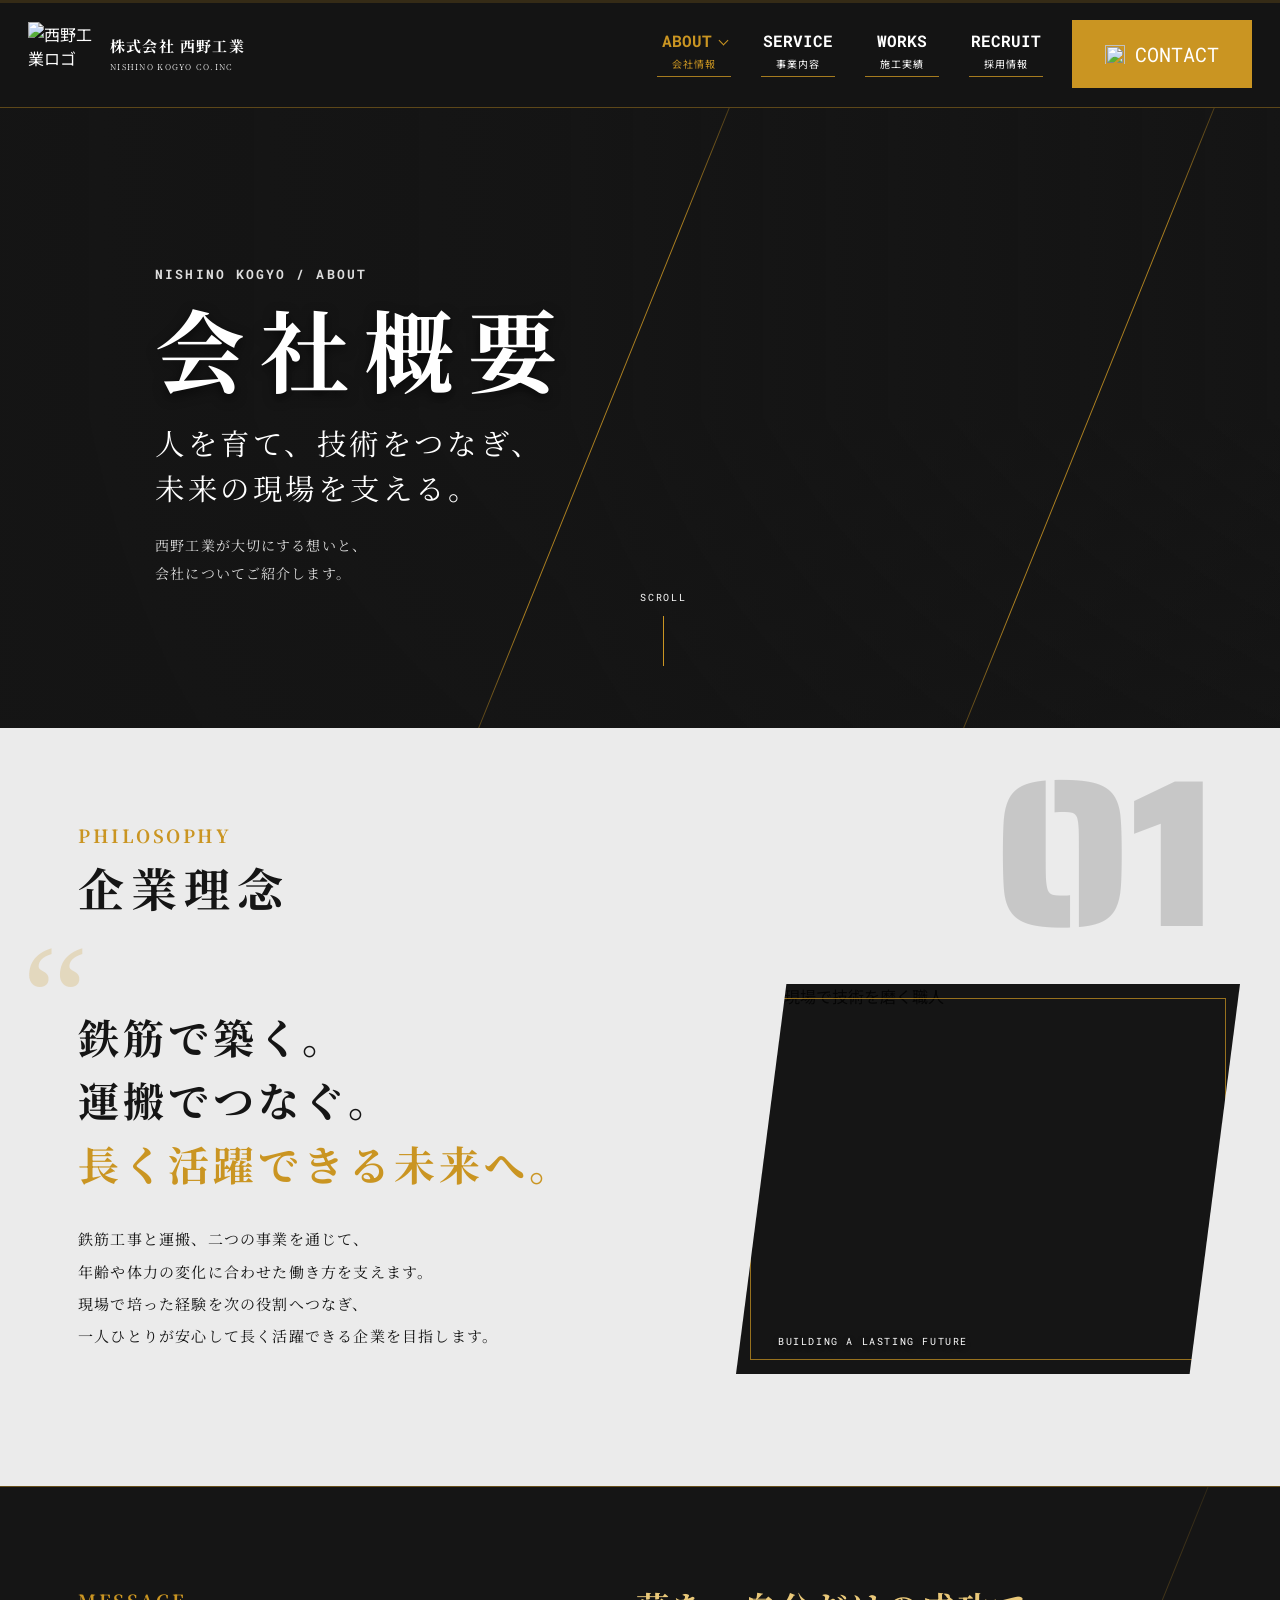
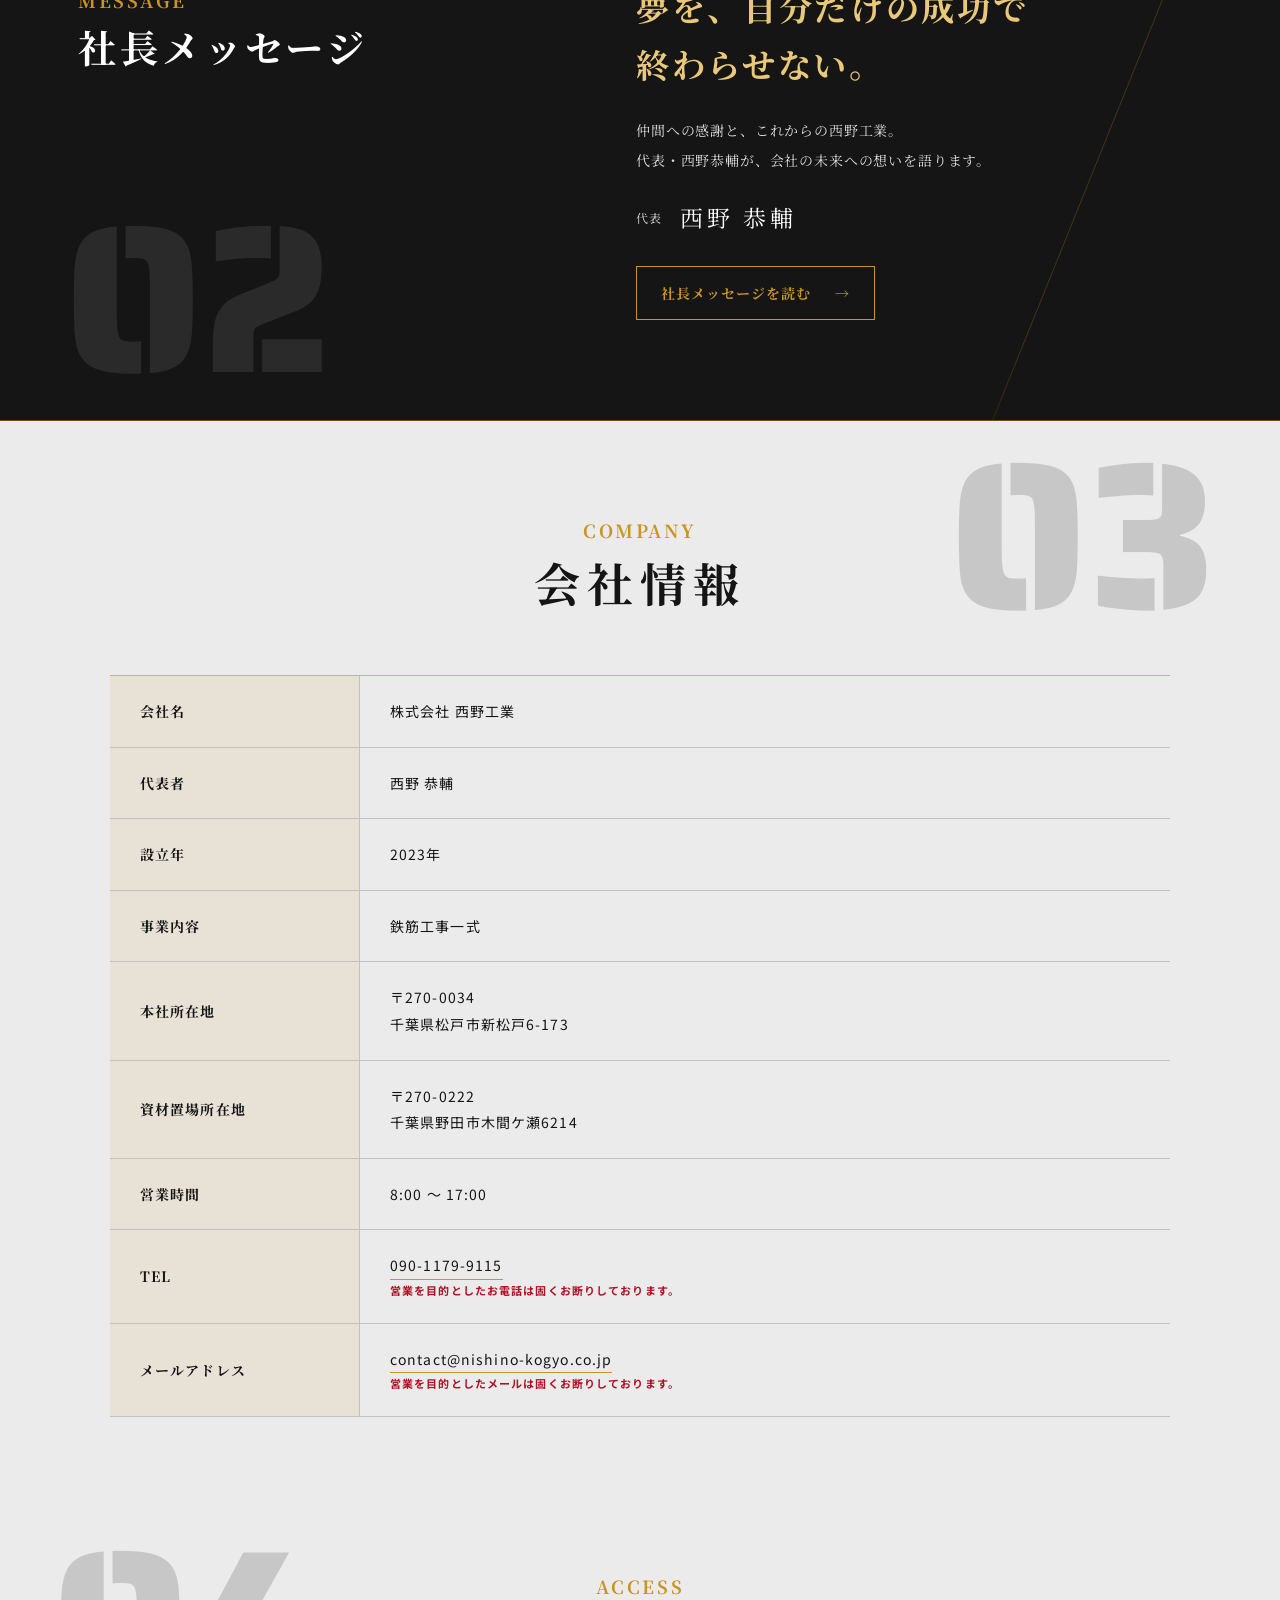
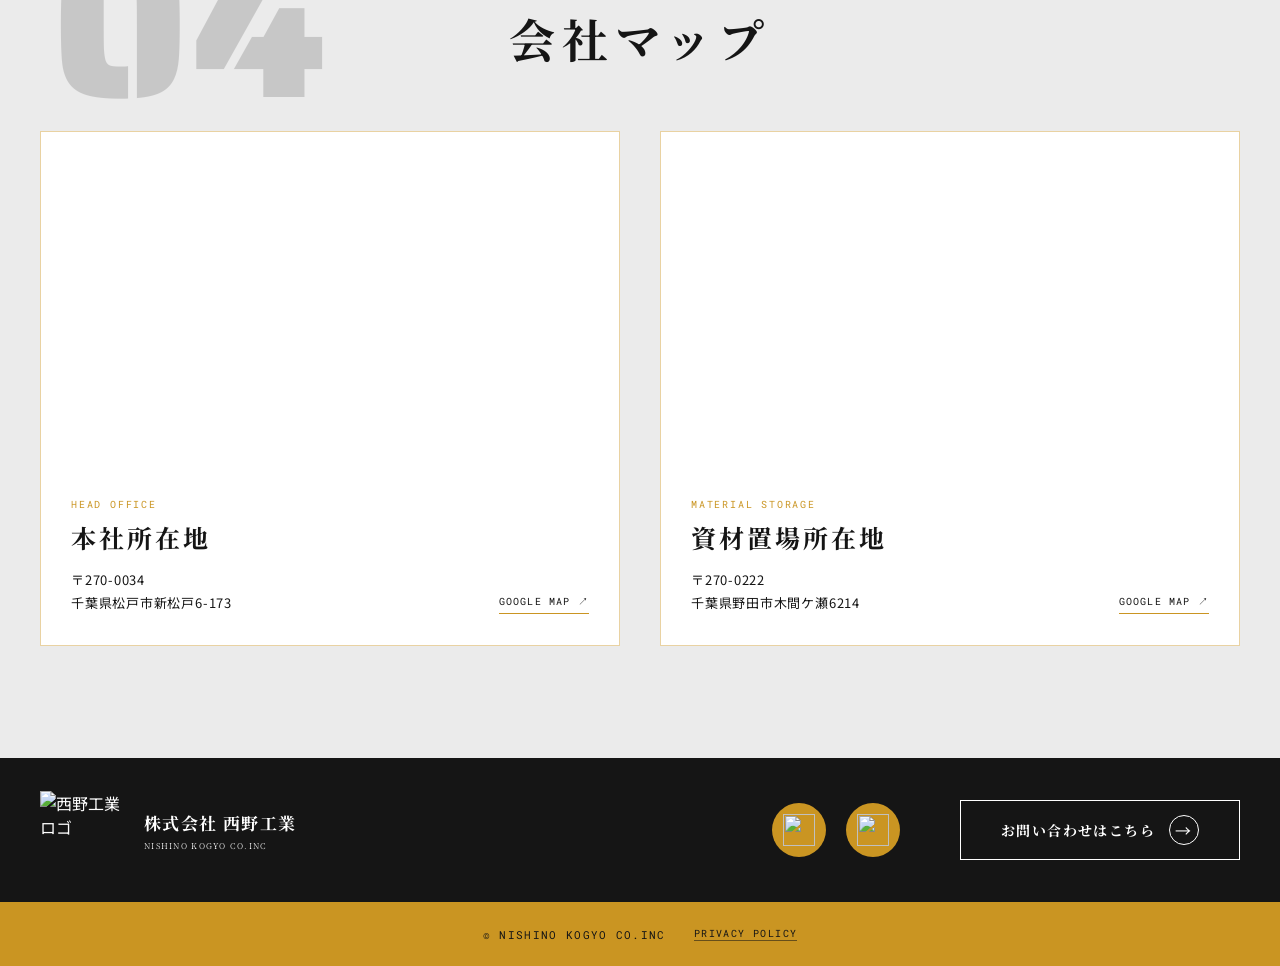
==== commit 1abec475: "内装管理の実績の追加・求人情報の文章の修正・社長メッセージページの追加・ドロップダウンメニューの追加をした" ====
--- a/about.html
+++ b/about.html
@@ -3,16 +3,16 @@
 <head>
   <meta charset="utf-8">
   <meta name="viewport" content="width=device-width, initial-scale=1">
-  <meta name="description" content="西野工業の企業理念、代表挨拶、会社情報、アクセスをご紹介します。">
+  <meta name="description" content="西野工業の企業理念、会社情報、アクセスをご紹介します。">
   <title>会社概要 | 西野工業</title>
   <link rel="icon" href="/favicon.ico" sizes="48x48">
-  <link rel="canonical" href="https://nishino-kogyo.com/about.html">
+  <link rel="canonical" href="https://nishino-kogyo.com/about">
   <meta property="og:locale" content="ja_JP">
   <meta property="og:type" content="website">
   <meta property="og:site_name" content="西野工業">
   <meta property="og:title" content="会社概要 | 西野工業">
-  <meta property="og:description" content="西野工業の企業理念、代表挨拶、会社情報、アクセスをご紹介します。">
-  <meta property="og:url" content="https://nishino-kogyo.com/about.html">
+  <meta property="og:description" content="西野工業の企業理念、会社情報、アクセスをご紹介します。">
+  <meta property="og:url" content="https://nishino-kogyo.com/about">
   <meta property="og:image" content="https://nishino-kogyo.com/assets/ogp.png">
   <meta property="og:image:type" content="image/png">
   <meta property="og:image:width" content="1200">
@@ -20,13 +20,13 @@
   <meta property="og:image:alt" content="西野工業のウェブサイト">
   <meta name="twitter:card" content="summary_large_image">
   <meta name="twitter:title" content="会社概要 | 西野工業">
-  <meta name="twitter:description" content="西野工業の企業理念、代表挨拶、会社情報、アクセスをご紹介します。">
+  <meta name="twitter:description" content="西野工業の企業理念、会社情報、アクセスをご紹介します。">
   <meta name="twitter:image" content="https://nishino-kogyo.com/assets/ogp.png">
   <link rel="preconnect" href="https://fonts.googleapis.com">
   <link rel="preconnect" href="https://fonts.gstatic.com" crossorigin>
   <link href="https://fonts.googleapis.com/css2?family=Noto+Sans+JP:wght@400;500;700&family=Noto+Serif+JP:wght@300;400;700;900&family=Roboto+Mono:wght@500;700&family=Saira+Stencil+One&display=swap" rel="stylesheet">
-  <link rel="stylesheet" href="styles.css?v=20261001-3">
-  <link rel="stylesheet" href="about.css?v=20260731-3">
+  <link rel="stylesheet" href="styles.css?v=20261007-3">
+  <link rel="stylesheet" href="about.css?v=20261007-2">
 </head>
 <body class="about-page">
   <div class="scroll-progress" aria-hidden="true"><span></span></div>
@@ -38,12 +38,18 @@
     </a>
     <button class="menu-toggle" type="button" aria-label="メニューを開く" aria-expanded="false"><span></span><span></span><span></span></button>
     <nav class="main-nav" aria-label="メインナビゲーション">
-      <a class="menu-home" href="index.html" aria-label="TOPページへ戻る"><img src="assets/logo.webp" alt="西野工業ロゴ"><span>TOP PAGE</span></a>
-      <a class="is-current" href="about.html"><b>ABOUT</b><small>会社概要</small></a>
-      <a href="service.html"><b>SERVICE</b><small>事業内容</small></a>
-      <a href="works.html"><b>WORKS</b><small>施工実績</small></a>
-      <a href="recruit.html"><b>RECRUIT</b><small>採用情報</small></a>
-      <a class="nav-contact" href="contact.html"><img src="assets/icon-contact.svg" alt="">CONTACT</a>
+      <a class="menu-home" href="/" aria-label="TOPページへ戻る"><img src="assets/logo.webp" alt="西野工業ロゴ"><span>TOP PAGE</span></a>
+      <div class="nav-dropdown">
+        <button class="nav-dropdown-toggle is-current" type="button" aria-expanded="false" aria-controls="about-submenu"><b>ABOUT</b><small>会社情報</small></button>
+        <div class="nav-submenu" id="about-submenu" hidden>
+          <a class="is-current" aria-current="page" href="/about">会社情報</a>
+          <a href="/messege">社長メッセージ</a>
+        </div>
+      </div>
+      <a href="/service"><b>SERVICE</b><small>事業内容</small></a>
+      <a href="/works"><b>WORKS</b><small>施工実績</small></a>
+      <a href="/recruit"><b>RECRUIT</b><small>採用情報</small></a>
+      <a class="nav-contact" href="/contact"><img src="assets/icon-contact.svg" alt="">CONTACT</a>
     </nav>
   </header>
 
@@ -83,24 +89,20 @@
       </div>
     </section>
 
-    <section class="president-message section-dark" id="message" aria-labelledby="message-title">
-      <div class="section-number">02</div>
-      <div class="container president-message-inner">
-        <figure class="president-photo reveal">
-          <img src="assets/about-worker.webp" alt="鉄筋工事に取り組む職人" loading="lazy" decoding="async">
-          <figcaption>NISHINO KOGYO</figcaption>
-        </figure>
-        <div class="president-copy reveal">
-          <p class="eyebrow">MESSAGE</p>
-          <h2 id="message-title">社長あいさつ</h2>
-          <div class="president-text">
-            <p>西野工業のホームページをご覧いただき、<br class="president-break">誠にありがとうございます。</p>
-            <p>当社は、従業員とともに力を合わせ、<br class="president-break">互いに仲間意識を持ちながら、日々仕事に取り組んでおります。</p>
-            <p>会社を日々支えてくれる従業員を大切に思い、<br class="president-break">全員が安定した生活を送れるよう、<br class="president-break">社内体制をより一層整えていく所存です。</p>
-            <p>そして今の立ち位置に決して満足はせず、<br class="president-break">増員及び若手育成とともに事業拡大を目指し、<br class="president-break">これからも精進して参ります。</p>
-            <p>今後とも、弊社をよろしくお願い致します。</p>
+    <section class="about-message section-dark" id="president-message" aria-labelledby="about-message-title">
+      <div class="section-number" aria-hidden="true">02</div>
+      <div class="container">
+        <div class="about-message-inner">
+          <div class="about-section-heading reveal">
+            <p class="eyebrow">MESSAGE</p>
+            <h2 id="about-message-title">社長メッセージ</h2>
           </div>
-          <p class="president-name"><span>代表取締役</span><strong>西野 恭輔</strong></p>
+          <div class="about-message-copy reveal">
+            <p class="about-message-lead">夢を、自分だけの成功で<br>終わらせない。</p>
+            <p class="about-message-description">仲間への感謝と、これからの西野工業。<br>代表・西野恭輔が、会社の未来への想いを語ります。</p>
+            <p class="about-message-name"><span>代表</span>西野 恭輔</p>
+            <a class="button button-outline about-message-link" href="/messege">社長メッセージを読む<span aria-hidden="true">→</span></a>
+          </div>
         </div>
       </div>
     </section>
@@ -114,7 +116,7 @@
         </div>
         <div class="company-table reveal">
           <dl>
-            <div><dt>会社名</dt><dd>西野工業</dd></div>
+            <div><dt>会社名</dt><dd>株式会社 西野工業</dd></div>
             <div><dt>代表者</dt><dd>西野 恭輔</dd></div>
             <div><dt>設立年</dt><dd>2023年</dd></div>
             <div><dt>事業内容</dt><dd>鉄筋工事一式</dd></div>
@@ -165,12 +167,12 @@
 
   <footer class="site-footer">
     <div class="footer-main container">
-      <a class="brand footer-brand" href="index.html"><img src="assets/logo.webp" alt="西野工業ロゴ" class="brand-mark"><span class="brand-copy"><strong>株式会社 西野工業</strong><small>NISHINO KOGYO CO.INC</small></span></a>
+      <a class="brand footer-brand" href="/"><img src="assets/logo.webp" alt="西野工業ロゴ" class="brand-mark"><span class="brand-copy"><strong>株式会社 西野工業</strong><small>NISHINO KOGYO CO.INC</small></span></a>
       <div class="socials"><a href="https://www.facebook.com/profile.php?id=100064803365558#" target="_blank" rel="noopener noreferrer" aria-label="Facebook"><img src="assets/social-fb.svg" alt=""></a><a href="https://www.instagram.com/nishino.kogyo" target="_blank" rel="noopener noreferrer" aria-label="Instagram"><img src="assets/social-ig.svg" alt=""></a></div>
-      <a class="footer-contact-button" href="contact.html"><span>お問い合わせはこちら</span><span class="footer-contact-icon" aria-hidden="true">→</span></a>
+      <a class="footer-contact-button" href="/contact"><span>お問い合わせはこちら</span><span class="footer-contact-icon" aria-hidden="true">→</span></a>
     </div>
-    <div class="copyright"><span>© NISHINO KOGYO CO.INC</span><a href="privacy.html">PRIVACY POLICY</a></div>
+    <div class="copyright"><span>© NISHINO KOGYO CO.INC</span><a href="/privacy">PRIVACY POLICY</a></div>
   </footer>
-  <script src="script.js?v=20260730-3"></script>
+  <script src="script.js?v=20261007-1"></script>
 </body>
 </html>
--- a/styles.css
+++ b/styles.css
@@ -1,5 +1,5 @@
 :root{--black:#151515;--gold:#ca9522;--light:#ebebeb;--white:#fff;--serif:'Noto Serif JP',serif;--sans:'Noto Sans JP',sans-serif;--mono:'Roboto Mono',monospace;--stencil:'Saira Stencil One',sans-serif}
-*{box-sizing:border-box}html{scroll-behavior:smooth}body{margin:0;background:var(--black);color:var(--white);font-family:var(--sans);overflow-x:hidden}a{color:inherit;text-decoration:none}img{display:block;max-width:100%}.container{width:min(1600px,calc(100% - 80px));margin:0 auto}.site-header{height:100px;background:rgba(21,21,21,.98);display:flex;align-items:center;padding:0 max(40px,calc((100% - 1600px)/2));position:relative;z-index:10;border-bottom:1px solid rgba(202,149,34,.4)}.brand{display:flex;align-items:center;gap:14px;flex:1;min-width:230px}.brand-mark{width:64px;height:52px;object-fit:contain}.brand-copy{display:flex;flex-direction:column;gap:5px;white-space:nowrap}.brand-copy strong{font-family:var(--serif);font-size:15px;font-weight:700;letter-spacing:.08em}.brand-copy small{font-family:var(--serif);font-size:8px;letter-spacing:.16em;font-weight:300}.main-nav{display:flex;align-items:stretch;height:100%;gap:0}.main-nav>a{min-width:104px;display:flex;flex-direction:column;justify-content:center;align-items:center;gap:5px;font-family:var(--mono);font-size:13px;position:relative}.main-nav>a:not(.nav-contact):after{content:"";width:74px;height:1px;background:var(--gold);opacity:.8}.main-nav b{font-size:16px}.main-nav small{font-family:var(--sans);font-size:10px;letter-spacing:.12em}.nav-contact{background:var(--gold);height:68px;align-self:center;min-width:200px!important;flex-direction:row!important;gap:10px!important;font-size:15px!important}.nav-contact img{width:20px;height:20px;object-fit:contain}.menu-toggle{display:none;background:none;border:0}.hero{height:843px;position:relative;isolation:isolate;overflow:hidden;background:#333}.hero-bg{position:absolute;inset:0;background:linear-gradient(90deg,rgba(21,21,21,.14),rgba(21,21,21,.55)),url('assets/hero-bg.webp') center 53%/cover no-repeat;mix-blend-mode:hard-light;z-index:-3}.hero:after{content:"";position:absolute;inset:0;background:linear-gradient(90deg,rgba(21,21,21,.05) 20%,rgba(21,21,21,.7) 58%,rgba(21,21,21,.72));z-index:-2}.hero-dog{position:absolute;z-index:-1;left:-8%;bottom:-13%;height:120%;width:auto;max-width:none;filter:contrast(1.03)}.hero-slash{position:absolute;top:-10%;bottom:-10%;width:2px;background:linear-gradient(180deg,transparent 0%,var(--gold) 30%,var(--gold) 80%,transparent);transform:skew(-22deg);opacity:.9}.slash-one{left:33%}.slash-two{right:13%}.hero-content{position:relative;margin-left:auto;width:min(800px,50%);padding:80px 5% 0 0}.eyebrow{font-family:var(--serif);color:var(--gold);font-size:18px;letter-spacing:.14em;margin:0 0 12px;font-weight:700}.hero-eyebrow{color:#ddd;font-family:var(--mono);font-size:13px;letter-spacing:.16em}.hero h1{font-family:var(--serif);font-size:clamp(56px,7vw,140px);font-weight:700;letter-spacing:.15em;line-height:1;margin:0 0 18px;text-shadow:0 4px 8px #000;white-space:nowrap}.hero h1 em{font-size:.66em;font-style:normal}.hero h1 strong{color:transparent;background:linear-gradient(110deg,#a56600,#ffe091,#ca9522);background-clip:text;-webkit-background-clip:text}.hero-rule{height:2px;background:linear-gradient(90deg,var(--gold),transparent);margin:0 0 28px}.hero-lead{font-family:var(--serif);font-size:16px;line-height:2.1;letter-spacing:.08em;margin:0 0 34px}.hero-actions,.contact-actions{display:flex;gap:24px}.button{height:54px;min-width:180px;padding:0 24px;display:inline-flex;align-items:center;justify-content:center;font-family:var(--serif);font-weight:700;font-size:14px;letter-spacing:.12em;transition:.25s ease;border:1px solid var(--gold)}.button:hover{transform:translateY(-3px);background:var(--gold);color:var(--black)}.button-gold{background:var(--gold);color:var(--white)}.button-outline{background:transparent;color:var(--gold)}.button-outline:hover{color:var(--black)}.scroll-cue{position:absolute;bottom:26px;left:50%;display:flex;flex-direction:column;align-items:center;gap:12px;font-family:var(--mono);font-size:10px;letter-spacing:.18em;color:#fff}.scroll-cue i{height:50px;width:1px;background:var(--gold)}.section-dark{background:var(--black)}.section-number{position:absolute;font-family:var(--stencil);font-size:210px;line-height:1;color:#fff;opacity:.09;pointer-events:none}.about{height:740px;position:relative;overflow:hidden}.about .section-number{left:6%;top:-10px}.about-inner{height:100%;display:flex;align-items:center;position:relative}.about-copy{width:54%;position:relative;z-index:2}.about-copy h2{font-family:var(--serif);font-size:clamp(34px,3.4vw,60px);line-height:1.5;letter-spacing:.1em;margin:0 0 26px}.about-copy>p:last-of-type{font-size:16px;line-height:2.05;letter-spacing:.1em;margin:0 0 36px}.about-visuals{height:100%;width:62%;position:absolute;right:-8%;top:0}.angled-image{position:absolute;overflow:hidden;clip-path:polygon(20% 0,100% 0,80% 100%,0 100%);margin:0}.angled-image img{height:100%;width:100%;object-fit:cover;filter:grayscale(1) contrast(1.15)}.about-worker{width:52%;height:88%;top:6%;left:12%;z-index:2}.about-truck{width:52%;height:88%;top:4%;right:1%}.section-light{background:var(--light);color:var(--black)}.service{height:770px;position:relative;overflow:hidden;padding:44px 0 50px}.section-number-dark{color:var(--black);opacity:.16}.service>.section-number{right:6%;bottom:10px}.section-heading{text-align:center}.section-heading .eyebrow{margin-bottom:3px}.section-heading h2{font-family:var(--serif);font-size:46px;letter-spacing:.15em;margin:0 0 46px}.service-grid{display:grid;grid-template-columns:repeat(3,1fr);gap:48px;max-width:1300px;margin:0 auto}.service-card{text-align:center;position:relative}.service-card:not(:last-child):after{content:"";position:absolute;right:-25px;top:0;height:100%;border-right:2px dotted var(--gold)}.service-image{height:286px;overflow:hidden;clip-path:polygon(7% 0,93% 0,100% 100%,0 100%);margin-bottom:22px}.service-image img{width:100%;height:100%;object-fit:cover;filter:grayscale(1) contrast(1.25)}.service-card h3{font-family:var(--serif);font-size:24px;letter-spacing:.1em;margin:0 0 12px}.service-card p{font-size:13px;line-height:1.7;letter-spacing:.08em;margin:0}.center-action{text-align:center;margin-top:34px}.center-action .button{height:54px}.split-panels{display:grid;grid-template-columns:1fr 1fr}.panel{height:480px;position:relative;overflow:hidden}.panel-bg,.panel-image{position:absolute;inset:0;width:100%;height:100%;object-fit:cover}.panel-bg{background:linear-gradient(90deg,rgba(21,21,21,.95),rgba(21,21,21,.55)),url('assets/works-bg.svg') center/cover no-repeat}.panel-image{opacity:.46;filter:grayscale(1);object-position:center}.panel:after{content:"";position:absolute;inset:0;background:linear-gradient(90deg,rgba(21,21,21,.9),rgba(21,21,21,.25));pointer-events:none}.panel .section-number{right:8%;top:-20px;z-index:1}.panel-copy{position:relative;z-index:2;padding:48px 9%;max-width:650px}.panel-copy h2{font-family:var(--serif);font-size:48px;letter-spacing:.15em;margin:0 0 42px}.panel-copy>p:not(.eyebrow){font-size:16px;line-height:2;letter-spacing:.1em;margin:0 0 36px}.contact{height:480px;position:relative;background:var(--gold);color:var(--black);overflow:hidden}.contact>.section-number{left:7%;top:20px}.contact-inner{height:100%;display:flex;align-items:center;position:relative}.contact-copy{position:relative;z-index:1}.contact-copy .eyebrow{color:var(--black);margin-bottom:5px}.contact-copy h2{font-family:var(--serif);font-size:44px;letter-spacing:.1em;margin:0 0 24px}.contact-copy>p:not(.eyebrow){font-size:14px;line-height:1.9;letter-spacing:.08em;margin:0 0 24px}.contact-button{background:var(--black);color:#fff;min-width:180px;height:56px;display:flex;align-items:center;justify-content:center;gap:13px;font-family:var(--serif);font-size:14px;letter-spacing:.12em;transition:.25s ease}.contact-button:hover{background:#fff;color:var(--black)}.contact-button img{width:22px;height:22px;object-fit:contain}.contact-dog{position:absolute;height:105%;width:auto;right:-1%;bottom:-18%;max-width:none}.site-footer{background:var(--black);color:#fff}.footer-main{height:144px;display:flex;align-items:center;gap:60px}.footer-brand{flex:1}.footer-brand .brand-mark{width:70px}.address{display:flex;flex-direction:column;gap:8px;font-family:var(--serif);letter-spacing:.1em;min-width:230px}.address b{font-size:12px}.address span{font-size:13px;line-height:1.6}.socials{display:flex;gap:20px}.socials a{width:42px;height:42px;background:#fff;border-radius:4px;padding:8px}.socials img{width:100%;height:100%;object-fit:contain}.copyright{height:64px;background:var(--gold);color:var(--black);display:flex;align-items:center;justify-content:center;font-family:var(--mono);font-size:11px;letter-spacing:.12em}.reveal{opacity:0;transform:translateY(24px);transition:opacity .7s ease,transform .7s ease}.reveal.is-visible{opacity:1;transform:none}
+*{box-sizing:border-box}html{scroll-behavior:smooth}body{margin:0;background:var(--black);color:var(--white);font-family:var(--sans);overflow-x:hidden}a{color:inherit;text-decoration:none}img{display:block;max-width:100%}.container{width:min(1600px,calc(100% - 80px));margin:0 auto}.site-header{height:100px;background:rgba(21,21,21,.98);display:flex;align-items:center;padding:0 max(40px,calc((100% - 1600px)/2));position:relative;z-index:10;border-bottom:1px solid rgba(202,149,34,.4)}.brand{display:flex;align-items:center;gap:14px;flex:1;min-width:230px}.brand-mark{width:64px;height:52px;object-fit:contain}.brand-copy{display:flex;flex-direction:column;gap:5px;white-space:nowrap}.brand-copy strong{font-family:var(--serif);font-size:15px;font-weight:700;letter-spacing:.08em}.brand-copy small{font-family:var(--serif);font-size:8px;letter-spacing:.16em;font-weight:300}.main-nav{display:flex;align-items:stretch;height:100%;gap:0}.main-nav>a{min-width:104px;display:flex;flex-direction:column;justify-content:center;align-items:center;gap:5px;font-family:var(--mono);font-size:13px;position:relative}.main-nav>a:not(.nav-contact):after{content:"";width:74px;height:1px;background:var(--gold);opacity:.8}.main-nav b{font-size:16px}.main-nav small{font-family:var(--sans);font-size:10px;letter-spacing:.12em}.nav-contact{background:var(--gold);height:68px;align-self:center;min-width:200px!important;flex-direction:row!important;gap:10px!important;font-size:15px!important}.nav-contact img{width:20px;height:20px;object-fit:contain}.menu-toggle{display:none;background:none;border:0}.hero{height:843px;position:relative;isolation:isolate;overflow:hidden;background:#333}.hero-bg{position:absolute;inset:0;background:linear-gradient(90deg,rgba(21,21,21,.14),rgba(21,21,21,.55)),url('assets/hero-bg.webp') center 53%/cover no-repeat;mix-blend-mode:hard-light;z-index:-3}.hero:after{content:"";position:absolute;inset:0;background:linear-gradient(90deg,rgba(21,21,21,.05) 20%,rgba(21,21,21,.7) 58%,rgba(21,21,21,.72));z-index:-2}.hero-dog{position:absolute;z-index:-1;left:-8%;bottom:-13%;height:120%;width:auto;max-width:none;filter:contrast(1.03)}.hero-slash{position:absolute;top:-10%;bottom:-10%;width:2px;background:linear-gradient(180deg,transparent 0%,var(--gold) 30%,var(--gold) 80%,transparent);transform:skew(-22deg);opacity:.9}.slash-one{left:33%}.slash-two{right:13%}.hero-content{position:relative;margin-left:auto;width:min(800px,50%);padding:80px 5% 0 0}.eyebrow{font-family:var(--serif);color:var(--gold);font-size:18px;letter-spacing:.14em;margin:0 0 12px;font-weight:700}.hero-eyebrow{color:#ddd;font-family:var(--mono);font-size:13px;letter-spacing:.16em}.hero h1{font-family:var(--serif);font-size:clamp(56px,7vw,140px);font-weight:700;letter-spacing:.15em;line-height:1;margin:0 0 18px;text-shadow:0 4px 8px #000;white-space:nowrap}.hero h1 em{font-size:.66em;font-style:normal}.hero h1 strong{color:transparent;background:linear-gradient(110deg,#a56600,#ffe091,#ca9522);background-clip:text;-webkit-background-clip:text}.hero-rule{height:2px;background:linear-gradient(90deg,var(--gold),transparent);margin:0 0 28px}.hero-lead{font-family:var(--serif);font-size:16px;line-height:2.1;letter-spacing:.08em;margin:0 0 34px}.hero-actions,.contact-actions{display:flex;gap:24px}.button{height:54px;min-width:180px;padding:0 24px;display:inline-flex;align-items:center;justify-content:center;font-family:var(--serif);font-weight:700;font-size:14px;letter-spacing:.12em;transition:.25s ease;border:1px solid var(--gold)}.button:hover{transform:translateY(-3px);background:var(--gold);color:var(--black)}.button-gold{background:var(--gold);color:var(--white)}.button-outline{background:transparent;color:var(--gold)}.button-outline:hover{color:var(--black)}.scroll-cue{position:absolute;bottom:26px;left:50%;display:flex;flex-direction:column;align-items:center;gap:12px;font-family:var(--mono);font-size:10px;letter-spacing:.18em;color:#fff}.scroll-cue i{height:50px;width:1px;background:var(--gold)}.section-dark{background:var(--black)}.section-number{position:absolute;font-family:var(--stencil);font-size:210px;line-height:1;color:#fff;opacity:.09;pointer-events:none}.about{height:740px;position:relative;overflow:hidden}.about .section-number{left:6%;top:-10px}.about-inner{height:100%;display:flex;align-items:center;position:relative}.about-copy{width:54%;position:relative;z-index:2}.about-copy h2{font-family:var(--serif);font-size:clamp(34px,3.4vw,60px);line-height:1.5;letter-spacing:.1em;margin:0 0 26px}.about-copy>p:last-of-type{font-size:16px;line-height:2.05;letter-spacing:.1em;margin:0 0 36px}.about-visuals{height:100%;width:62%;position:absolute;right:-8%;top:0}.angled-image{position:absolute;overflow:hidden;clip-path:polygon(20% 0,100% 0,80% 100%,0 100%);margin:0}.angled-image img{height:100%;width:100%;object-fit:cover;filter:grayscale(1) contrast(1.15)}.about-worker{width:52%;height:88%;top:6%;left:12%;z-index:2}.about-truck{width:52%;height:88%;top:4%;right:1%}.section-light{background:var(--light);color:var(--black)}.service{height:770px;position:relative;overflow:hidden;padding:44px 0 50px}.section-number-dark{color:var(--black);opacity:.16}.service>.section-number{right:6%;bottom:10px}.section-heading{text-align:center}.section-heading .eyebrow{margin-bottom:3px}.section-heading h2{font-family:var(--serif);font-size:46px;letter-spacing:.15em;margin:0 0 46px}.service-grid{display:grid;grid-template-columns:repeat(3,1fr);gap:48px;max-width:1300px;margin:0 auto}.service-card{text-align:center;position:relative}.service-card:not(:last-child):after{content:"";position:absolute;right:-25px;top:0;height:100%;border-right:2px dotted var(--gold)}.service-image{height:286px;overflow:hidden;clip-path:polygon(7% 0,93% 0,100% 100%,0 100%);margin-bottom:22px}.service-image img{width:100%;height:100%;object-fit:cover}.service-card h3{font-family:var(--serif);font-size:24px;letter-spacing:.1em;margin:0 0 12px}.service-card p{font-size:13px;line-height:1.7;letter-spacing:.08em;margin:0}.center-action{text-align:center;margin-top:34px}.center-action .button{height:54px}.split-panels{display:grid;grid-template-columns:1fr 1fr}.panel{height:480px;position:relative;overflow:hidden}.panel-bg,.panel-image{position:absolute;inset:0;width:100%;height:100%;object-fit:cover}.panel-bg{background:linear-gradient(90deg,rgba(21,21,21,.95),rgba(21,21,21,.55)),url('assets/works-bg.svg') center/cover no-repeat}.panel-image{opacity:.46;filter:grayscale(1);object-position:center}.panel:after{content:"";position:absolute;inset:0;background:linear-gradient(90deg,rgba(21,21,21,.9),rgba(21,21,21,.25));pointer-events:none}.panel .section-number{right:8%;top:-20px;z-index:1}.panel-copy{position:relative;z-index:2;padding:48px 9%;max-width:650px}.panel-copy h2{font-family:var(--serif);font-size:48px;letter-spacing:.15em;margin:0 0 42px}.panel-copy>p:not(.eyebrow){font-size:16px;line-height:2;letter-spacing:.1em;margin:0 0 36px}.contact{height:480px;position:relative;background:var(--gold);color:var(--black);overflow:hidden}.contact>.section-number{left:7%;top:20px}.contact-inner{height:100%;display:flex;align-items:center;position:relative}.contact-copy{position:relative;z-index:1}.contact-copy .eyebrow{color:var(--black);margin-bottom:5px}.contact-copy h2{font-family:var(--serif);font-size:44px;letter-spacing:.1em;margin:0 0 24px}.contact-copy>p:not(.eyebrow){font-size:14px;line-height:1.9;letter-spacing:.08em;margin:0 0 24px}.contact-button{background:var(--black);color:#fff;min-width:180px;height:56px;display:flex;align-items:center;justify-content:center;gap:13px;font-family:var(--serif);font-size:14px;letter-spacing:.12em;transition:.25s ease}.contact-button:hover{background:#fff;color:var(--black)}.contact-button img{width:22px;height:22px;object-fit:contain}.contact-dog{position:absolute;height:105%;width:auto;right:-1%;bottom:-18%;max-width:none}.site-footer{background:var(--black);color:#fff}.footer-main{height:144px;display:flex;align-items:center;gap:60px}.footer-brand{flex:1}.footer-brand .brand-mark{width:70px}.address{display:flex;flex-direction:column;gap:8px;font-family:var(--serif);letter-spacing:.1em;min-width:230px}.address b{font-size:12px}.address span{font-size:13px;line-height:1.6}.socials{display:flex;gap:20px}.socials a{width:42px;height:42px;background:#fff;border-radius:4px;padding:8px}.socials img{width:100%;height:100%;object-fit:contain}.copyright{height:64px;background:var(--gold);color:var(--black);display:flex;align-items:center;justify-content:center;font-family:var(--mono);font-size:11px;letter-spacing:.12em}.reveal{opacity:0;transform:translateY(24px);transition:opacity .7s ease,transform .7s ease}.reveal.is-visible{opacity:1;transform:none}
 @media (max-width:1100px){.site-header{padding:0 24px}.main-nav>a{min-width:82px}.nav-contact{min-width:150px!important}.hero-content{width:55%;padding-right:4%}.hero-lead{font-size:13px}.about-copy>p:last-of-type{font-size:13px}.container{width:min(100% - 48px,900px)}.footer-main{gap:20px}.address{min-width:180px}.address span{font-size:11px}}
 @media (max-width:760px){.container{width:calc(100% - 40px)}.site-header{height:72px;padding:0 20px}.brand{min-width:0;gap:8px}.brand-mark{width:42px;height:40px}.brand-copy strong{font-size:11px}.brand-copy small{font-size:6px}.menu-toggle{display:flex;flex-direction:column;gap:5px;margin-left:auto;padding:10px}.menu-toggle span{display:block;width:24px;height:1px;background:var(--gold);transition:.2s}.main-nav{position:absolute;display:none;top:72px;right:0;height:auto;width:100%;background:var(--black);flex-direction:column;padding:10px 20px 20px;border-bottom:1px solid var(--gold)}.main-nav.is-open{display:flex}.main-nav>a{height:48px;min-width:0;align-items:flex-start;padding-left:10px;gap:2px}.main-nav>a:not(.nav-contact):after{display:none}.main-nav b{font-size:15px}.main-nav small{font-size:9px}.nav-contact{height:48px!important;min-width:0!important;align-items:center!important;padding-left:18px!important}.hero{height:710px}.hero-bg{background-position:64% center}.hero-dog{height:68%;left:-23%;bottom:-2%;opacity:.9}.hero-slash{opacity:.7}.slash-one{left:37%}.slash-two{right:8%}.hero-content{width:100%;padding:80px 24px 0 35%;text-align:left}.hero-eyebrow{font-size:9px}.hero h1{font-size:clamp(39px,12vw,76px);letter-spacing:.06em}.hero-lead{font-size:10px;line-height:1.9;letter-spacing:.04em;margin-bottom:22px}.hero-actions{gap:8px}.button{height:42px;min-width:120px;padding:0 12px;font-size:10px}.scroll-cue{display:none}.about{height:auto;min-height:820px;padding:72px 0 60px}.about .section-number{font-size:140px;top:4px;left:3%}.about-inner{display:block}.about-copy{width:100%}.about-copy h2{font-size:29px;line-height:1.5;margin-bottom:20px}.about-copy>p:last-of-type{font-size:11px;line-height:1.9;letter-spacing:.04em;margin-bottom:25px}.about-visuals{position:relative;width:calc(100% + 40px);height:310px;right:auto;top:auto;margin:38px -20px 0}.about-worker{width:60%;height:100%;left:0}.about-truck{width:60%;height:100%;right:0}.service{height:auto;padding:60px 0 58px}.service>.section-number{font-size:140px;right:-2%;bottom:18px}.section-heading h2{font-size:32px;margin-bottom:30px}.service-grid{grid-template-columns:1fr;gap:35px}.service-card:not(:last-child):after{right:12%;left:12%;top:auto;bottom:-18px;height:0;border-right:0;border-bottom:2px dotted var(--gold)}.service-image{height:190px;max-width:290px;margin:0 auto 18px}.service-card h3{font-size:21px}.service-card p{font-size:11px}.center-action{margin-top:32px}.split-panels{grid-template-columns:1fr}.panel{height:360px}.panel-copy{padding:42px 30px}.panel-copy h2{font-size:34px;margin-bottom:20px}.panel-copy>p:not(.eyebrow){font-size:11px;line-height:1.9;margin-bottom:24px}.panel .section-number{font-size:130px}.contact{height:auto;min-height:510px}.contact>.section-number{font-size:130px;top:5px;left:0}.contact-inner{display:block;padding-top:66px}.contact-copy h2{font-size:26px;letter-spacing:.06em}.contact-copy>p:not(.eyebrow){font-size:10px;line-height:1.9}.contact-actions{gap:8px}.contact-button{min-width:130px;height:44px;font-size:10px}.contact-button img{width:17px;height:17px}.contact-dog{height:205px;right:-20px;bottom:-8px}.footer-main{height:auto;min-height:260px;display:grid;grid-template-columns:1fr 1fr;gap:22px;padding:34px 0}.footer-brand{grid-column:1 / -1}.footer-brand .brand-mark{width:48px}.address{min-width:0}.address b{font-size:10px}.address span{font-size:9px}.socials{align-self:end;justify-content:flex-end}.socials a{width:34px;height:34px}.copyright{height:45px;font-size:9px}}
 
@@ -31,7 +31,6 @@
 .service-card h3:after{content:"";display:block;width:38px;height:2px;background:var(--gold);margin:14px auto 0}
 .service-card:before{content:"0" counter(service-card);counter-increment:service-card;display:block;font-family:var(--mono);font-size:12px;letter-spacing:.2em;color:var(--gold);margin:0 0 8px}
 .service-grid{counter-reset:service-card}
-.service-card:first-child .service-image img{filter:grayscale(1) brightness(1.02) contrast(.9)}
 .works-panel .panel-bg{background:#151515}
 .works-photo{position:absolute;right:-2%;top:-2%;width:56%;height:104%;object-fit:cover;filter:grayscale(1) blur(3px) contrast(1.05);opacity:.34;transform:scale(1.03)}
 .works-panel:after{background:linear-gradient(90deg,rgba(21,21,21,.98) 0%,rgba(21,21,21,.88) 48%,rgba(21,21,21,.38) 100%)}
@@ -428,3 +427,100 @@
   .footer-main .socials{align-self:center;justify-self:auto;justify-content:center}
   .footer-contact-button{display:none}
 }
+
+/* Home page: mobile copy spacing and a separate area for the contact image. */
+.home-page .mobile-copy-break{display:none}
+@media (max-width:760px){
+  .home-page .hero{height:auto;min-height:540px}
+  .home-page .hero-content{min-height:0;padding-top:60px;padding-bottom:36px}
+  .home-page .hero-lead{margin-bottom:32px}
+
+  .home-page #works{height:auto;min-height:360px}
+  .home-page #works .works-summary{max-width:28em;line-height:2;letter-spacing:.04em;text-wrap:wrap;line-break:strict}
+  .home-page .works-summary br{display:none}
+  .home-page .works-summary br.mobile-copy-break,
+  .home-page .contact .mobile-copy-break{display:block}
+  .home-page .works-summary span{display:block}
+  .home-page .works-summary span+span{margin-top:12px}
+
+  .home-page .contact{height:auto;min-height:0}
+  .home-page .contact-inner{height:auto;min-height:0;display:flex;flex-direction:column;align-items:stretch;padding:52px 0 0}
+  .home-page .contact-copy{width:100%}
+  .home-page .contact-copy>p.contact-lead{max-width:34em;margin:0 0 20px;line-height:1.95}
+  .home-page .contact-copy>p.contact-lead span{white-space:normal;text-wrap:wrap}
+  .home-page .contact-lead span+span{margin-top:12px}
+  .home-page .contact-copy>p.contact-sales-warning{max-width:34em;margin:0 0 24px;line-height:1.85;text-wrap:wrap}
+  .home-page .contact-actions{display:grid;grid-template-columns:repeat(2,minmax(0,1fr));gap:12px;max-width:360px}
+  .home-page .contact-button{min-width:0;width:100%;height:48px}
+  .home-page .contact-dog{position:relative;align-self:flex-end;flex:none;right:auto;bottom:auto;width:auto;max-width:100%;height:180px;object-fit:contain;margin:24px -20px -14px 0}
+}
+@media (max-width:760px) and (max-height:700px){
+  .home-page .hero-content{padding-top:44px}
+  .home-page .hero-lead{margin-bottom:28px}
+}
+
+/* Keep the desktop header compact on smaller screens. */
+@media (min-width:1181px) and (max-width:1400px){
+  .site-header{padding:0 28px}
+  .site-header .brand{gap:10px}
+  .site-header .brand-mark{width:72px;height:64px}
+  .site-header .brand-copy strong{font-size:15px}
+  .main-nav{gap:4px}
+  .main-nav>a{min-width:100px}
+  .nav-contact{min-width:180px!important;margin-left:12px}
+}
+
+/* Allow all menu items to remain reachable on short screens. */
+@media (max-width:1180px){
+  .main-nav{overflow-y:auto;justify-content:safe center}
+  .main-nav>a{flex-shrink:0}
+  .main-nav.is-open>a:nth-child(7){transition-delay:.36s}
+}
+@media (max-width:760px) and (max-height:800px){
+  .main-nav{padding:84px 32px 24px;gap:6px}
+  .main-nav>a{min-height:54px}
+  .main-nav b{font-size:19px}
+  .main-nav small{font-size:10px}
+  .main-nav>a.menu-home{min-height:64px;margin-bottom:0}
+  .nav-contact{margin-top:12px}
+}
+
+/* ABOUT disclosure with links to company information and the president's message. */
+.nav-dropdown{position:relative;min-width:112px}
+.nav-dropdown-toggle{width:100%;height:100%;padding:0 12px;display:flex;flex-direction:column;align-items:center;justify-content:center;gap:5px;border:0;background:transparent;color:inherit;font-family:var(--mono);cursor:pointer;transition:color .25s ease}
+.nav-dropdown-toggle b{display:flex;align-items:center;gap:8px;font-size:16px}
+.nav-dropdown-toggle b:after{content:"";width:6px;height:6px;border-right:1px solid var(--gold);border-bottom:1px solid var(--gold);transform:rotate(45deg);transition:transform .2s ease}
+.nav-dropdown-toggle[aria-expanded="true"] b:after{transform:rotate(225deg)}
+.nav-dropdown-toggle small{font-family:var(--sans);font-size:10px;letter-spacing:.12em}
+.nav-dropdown-toggle:after{content:"";width:74px;height:1px;background:var(--gold);opacity:.8}
+.nav-dropdown-toggle:hover,.nav-dropdown-toggle[aria-expanded="true"]{color:#f6cf62}
+.nav-dropdown-toggle:focus-visible{outline:2px solid var(--gold);outline-offset:-6px}
+.nav-dropdown-toggle.is-current,.nav-submenu a.is-current{color:var(--gold)}
+.nav-submenu{position:absolute;top:100%;left:50%;z-index:1;min-width:240px;padding:8px;background:var(--black);border:1px solid var(--gold);box-shadow:0 12px 28px rgba(0,0,0,.3);transform:translateX(-50%)}
+.nav-submenu[hidden]{display:none}
+.nav-submenu a{display:block;padding:14px 18px;color:#fff;font:14px var(--serif);line-height:1.6;letter-spacing:.08em;transition:background .2s ease,color .2s ease}
+.nav-submenu a:hover,.nav-submenu a:focus-visible{background:rgba(202,149,34,.16);color:#f6cf62}
+.nav-submenu a:focus-visible{outline:2px solid var(--gold);outline-offset:-2px}
+@media (min-width:1181px) and (max-width:1400px){
+  .nav-dropdown{min-width:100px}
+}
+@media (max-width:1180px){
+  .main-nav>.nav-dropdown{width:100%;flex-shrink:0;opacity:0;transform:translateX(20px);transition:opacity .34s ease,transform .42s cubic-bezier(.2,.8,.2,1)}
+  .main-nav.is-open>.nav-dropdown{opacity:1;transform:translateX(0);transition-delay:.14s}
+  .nav-dropdown-toggle{min-height:58px;height:auto;padding:0}
+  .nav-dropdown-toggle b{font-size:20px}
+  .nav-dropdown-toggle:after{width:100%;max-width:260px;margin-top:3px}
+  .nav-submenu{position:static;width:min(100%,340px);min-width:0;margin:8px auto 12px;transform:none;box-shadow:none}
+  .nav-submenu a{padding:10px 14px;text-align:center}
+}
+@media (max-width:760px){
+  .nav-dropdown-toggle{min-height:64px;padding-left:18px;border-left:1px solid var(--gold)}
+  .nav-dropdown-toggle b{font-size:22px}
+  .nav-dropdown-toggle small{font-size:11px}
+  .nav-dropdown-toggle:after{max-width:220px;margin-top:4px}
+}
+@media (max-width:760px) and (max-height:800px){
+  .nav-dropdown-toggle{min-height:54px}
+  .nav-dropdown-toggle b{font-size:19px}
+  .nav-dropdown-toggle small{font-size:10px}
+}
--- a/about.css
+++ b/about.css
@@ -0,0 +1,158 @@
+.about-page{background:var(--black)}
+.about-page .is-current{color:var(--gold)}
+
+.about-page-hero{height:620px;position:relative;isolation:isolate;overflow:hidden;display:flex;align-items:center}
+.about-page-hero-image{position:absolute;inset:0;background:url('assets/about-hero.webp') 68% center/cover no-repeat;filter:grayscale(1) contrast(1.08);z-index:-3}
+.about-page-hero-shade{position:absolute;inset:0;background:linear-gradient(90deg,rgba(21,21,21,.98) 0%,rgba(21,21,21,.82) 44%,rgba(21,21,21,.28) 100%),linear-gradient(0deg,rgba(21,21,21,.42),transparent 50%);z-index:-2}
+.about-page-hero-line{position:absolute;top:-12%;height:125%;width:1px;background:linear-gradient(180deg,transparent,var(--gold) 25%,var(--gold) 75%,transparent);transform:skew(-22deg);opacity:.85}
+.about-page-hero-line-left{left:47%}
+.about-page-hero-line-right{right:15%}
+.about-page-hero-inner{position:relative;padding-left:9%;padding-top:15px}
+.about-page-hero .hero-eyebrow{margin-bottom:16px}
+.about-page-hero h1{font-family:var(--serif);font-size:clamp(56px,7vw,106px);font-weight:700;letter-spacing:.16em;line-height:1.1;margin:0 0 22px;text-shadow:0 4px 12px rgba(0,0,0,.6)}
+.about-page-hero-lead{font-family:var(--serif);font-size:clamp(24px,2.3vw,36px);line-height:1.55;letter-spacing:.12em;margin:0 0 20px}
+.about-page-hero-copy{font-family:var(--serif);font-size:14px;line-height:2;letter-spacing:.08em;margin:0;color:#ddd}
+
+.about-section-heading .eyebrow{margin-bottom:6px}
+.about-section-heading h2{font-family:var(--serif);font-size:46px;letter-spacing:.15em;margin:0}
+.about-section-heading-center{text-align:center}
+
+.about-philosophy{position:relative;overflow:hidden;padding:94px 0 112px}
+.about-philosophy>.section-number{right:5%;top:20px}
+.about-philosophy .about-section-heading{max-width:1220px;margin:0 auto;padding-left:38px}
+.philosophy-content{max-width:1220px;margin:64px auto 0;display:grid;grid-template-columns:minmax(0,52%) minmax(0,42%);gap:6%;align-items:center}
+.philosophy-copy{position:relative;padding-left:38px}
+.philosophy-mark{position:absolute;left:-18px;top:-82px;font-family:Georgia,serif;font-size:150px;line-height:1;color:var(--gold);opacity:.22}
+.philosophy-copy h3{position:relative;font-family:var(--serif);font-size:clamp(32px,3.2vw,52px);line-height:1.55;letter-spacing:.1em;white-space:nowrap;margin:0 0 28px}
+.philosophy-copy h3 em{font-style:normal;color:var(--gold)}
+.philosophy-copy p{font-family:var(--serif);font-size:clamp(13px,1.4vw,15px);line-height:2.15;letter-spacing:.08em;white-space:nowrap;margin:0}
+.philosophy-photo{height:390px;position:relative;overflow:hidden;clip-path:polygon(10% 0,100% 0,90% 100%,0 100%);margin:0;background:var(--black)}
+.philosophy-photo img{width:100%;height:100%;object-fit:cover;filter:grayscale(1) contrast(1.15)}
+.philosophy-photo:after{content:"";position:absolute;inset:14px;border:1px solid rgba(202,149,34,.72)}
+.philosophy-photo figcaption{position:absolute;left:42px;bottom:26px;z-index:1;color:#fff;font:10px var(--mono);letter-spacing:.16em;text-shadow:0 2px 5px #000}
+
+.about-message{position:relative;isolation:isolate;overflow:hidden;padding:92px 0 100px;border-block:1px solid rgba(202,149,34,.45)}
+.about-message:before{content:"";position:absolute;z-index:-1;top:-20%;right:14%;width:1px;height:140%;background:linear-gradient(180deg,transparent,var(--gold) 25%,var(--gold) 75%,transparent);transform:skew(-22deg);opacity:.25;pointer-events:none}
+.about-message>.section-number{left:5%;bottom:16px}
+.about-message-inner{position:relative;max-width:1220px;margin:0 auto;display:grid;grid-template-columns:minmax(0,42%) minmax(0,1fr);gap:6%;align-items:start;padding-left:38px}
+.about-message .about-section-heading{padding-top:8px}
+.about-message .about-section-heading h2{font-size:clamp(30px,3vw,46px);letter-spacing:.1em}
+.about-message-copy{min-width:0}
+.about-message-lead{font-family:var(--serif);font-size:clamp(28px,2.6vw,40px);font-weight:700;line-height:1.7;letter-spacing:.08em;margin:0 0 24px;color:#e9c879}
+.about-message-description{font-family:var(--serif);font-size:14px;line-height:2.1;letter-spacing:.06em;margin:0 0 26px;color:#ddd;line-break:strict}
+.about-message-name{display:flex;align-items:center;gap:18px;font-family:var(--serif);font-size:23px;letter-spacing:.16em;margin:0 0 32px}
+.about-message-name span{font-size:12px;letter-spacing:.1em;color:#ddd}
+.about-message-link{gap:24px;min-height:54px;height:auto;padding:14px 24px;letter-spacing:.08em}
+.about-message-link:focus-visible{outline:2px solid var(--gold);outline-offset:5px}
+
+.company-profile{position:relative;overflow:hidden;padding:96px 0 82px}
+.company-profile>.section-number{right:5%;top:10px}
+.company-table{max-width:1060px;margin:60px auto 0;border-top:1px solid rgba(202,149,34,.65)}
+.company-table dl{margin:0}
+.company-table dl>div{display:grid;grid-template-columns:250px 1fr;border-bottom:1px solid rgba(21,21,21,.2)}
+.company-table dt,.company-table dd{margin:0;padding:22px 30px;font-size:14px;line-height:1.9;letter-spacing:.08em}
+.company-table dt{display:flex;align-items:center;font-family:var(--serif);font-weight:700;background:rgba(202,149,34,.1);border-right:1px solid rgba(21,21,21,.16)}
+.company-table dd a{display:inline-block;border-bottom:1px solid var(--gold)}
+.company-table dd small{display:block;font-size:11px;color:#6c6c6c}
+
+.company-map{position:relative;overflow:hidden;padding:74px 0 112px}
+.company-map>.section-number{left:4%;top:20px}
+.map-grid{max-width:1220px;margin:60px auto 0;display:grid;grid-template-columns:repeat(2,1fr);gap:40px}
+.map-card{background:#fff;border:1px solid rgba(202,149,34,.42)}
+.map-frame{height:340px;overflow:hidden;filter:none!important;mix-blend-mode:normal}
+.map-frame iframe{display:block;width:100%;height:100%;border:0;filter:none!important;mix-blend-mode:normal;color-scheme:light;background:#fff}
+.map-card-copy{position:relative;padding:26px 30px 30px}
+.map-label{font:10px var(--mono);letter-spacing:.18em;color:var(--gold);margin:0 0 8px}
+.map-card h3{font-family:var(--serif);font-size:25px;letter-spacing:.12em;margin:0 0 13px}
+.map-card address{font-style:normal;font-size:13px;line-height:1.8;letter-spacing:.06em;margin:0}
+.map-card-copy>a{position:absolute;right:30px;bottom:31px;padding-bottom:4px;border-bottom:1px solid var(--gold);font:10px var(--mono);letter-spacing:.12em;transition:color .25s ease}
+.map-card-copy>a:hover{color:var(--gold)}
+
+@media (max-width:1100px){
+  .about-philosophy .about-section-heading{padding-left:18px}
+  .philosophy-content{grid-template-columns:minmax(0,54%) minmax(0,41%);gap:5%}
+  .philosophy-copy{padding-left:18px}
+  .about-message-inner{padding-left:18px}
+}
+
+@media (max-width:760px){
+  .about-page-hero{height:535px;align-items:flex-start}
+  .about-page-hero-image{background-position:63% center}
+  .about-page-hero-shade{background:linear-gradient(90deg,rgba(21,21,21,.94),rgba(21,21,21,.44)),linear-gradient(0deg,rgba(21,21,21,.72),transparent)}
+  .about-page-hero-line-left{left:72%}
+  .about-page-hero-line-right{right:6%}
+  .about-page-hero-inner{padding:114px 20px 0}
+  .about-page-hero .hero-eyebrow{font-size:9px}
+  .about-page-hero h1{font-size:clamp(42px,13vw,66px);letter-spacing:.1em}
+  .about-page-hero-lead{font-size:22px}
+  .about-page-hero-copy{font-size:11px;line-height:1.9}
+  .about-page-hero .scroll-cue{display:flex;left:auto;right:25px;bottom:25px}
+
+  .about-section-heading h2{font-size:30px}
+  .about-philosophy{padding:62px 0 72px}
+  .about-philosophy .about-section-heading{padding-left:0}
+  .about-philosophy>.section-number,.company-profile>.section-number,.company-map>.section-number{font-size:140px}
+  .philosophy-content{display:flex;flex-direction:column;gap:38px;margin-top:48px}
+  .philosophy-copy{padding-left:8px}
+  .philosophy-mark{left:-10px;top:-62px;font-size:110px}
+  .philosophy-copy h3{font-size:27px;line-height:1.6;letter-spacing:.07em;white-space:normal;margin-bottom:20px}
+  .philosophy-copy p{font-size:11px;line-height:2;letter-spacing:.05em;white-space:normal}
+  .philosophy-copy p br{display:none}
+  .philosophy-photo{width:calc(100% + 20px);height:245px;margin-left:-10px}
+  .philosophy-photo figcaption{left:27px;bottom:20px;font-size:8px}
+
+  .about-message{padding:60px 0 68px}
+  .about-message>.section-number{font-size:140px;left:auto;right:4%;bottom:20px}
+  .about-message-inner{grid-template-columns:1fr;gap:32px;padding-left:0}
+  .about-message .about-section-heading{padding-top:0}
+  .about-message .about-section-heading h2{font-size:30px}
+  .about-message-lead{font-size:clamp(23px,6vw,32px);letter-spacing:.04em;margin-bottom:20px}
+  .about-message-description{font-size:13px;letter-spacing:.025em;margin-bottom:22px}
+  .about-message-description br{display:none}
+  .about-message-name{font-size:21px;margin-bottom:26px}
+  .about-message-link{font-size:12px;min-height:48px;padding:12px 18px;gap:20px}
+
+  .company-profile{padding:66px 0 56px}
+  .company-table{margin-top:42px}
+  .company-table dl>div{display:block}
+  .company-table dt,.company-table dd{padding:12px 15px}
+  .company-table dt{border-right:0;font-size:11px}
+  .company-table dd{font-size:12px}
+  .company-table dd small{font-size:9px}
+
+  .company-map{padding:50px 0 76px}
+  .map-grid{grid-template-columns:1fr;gap:28px;margin-top:42px}
+  .map-frame{height:240px}
+  .map-card-copy{padding:22px}
+  .map-card h3{font-size:22px}
+  .map-card address{font-size:11px}
+  .map-card-copy>a{position:static;display:inline-block;margin-top:18px;font-size:9px}
+}
+
+/* Mobile body-copy readability */
+@media (max-width:760px){
+  .about-page-hero-copy{font-size:12px;line-height:1.95}
+  .philosophy-copy p{font-size:13px;line-height:2}
+  .company-table dt,
+  .company-table dd,
+  .company-table dd small,
+  .map-card address{font-size:12px;line-height:1.9}
+}
+
+@media (min-width:761px) and (max-width:1024px){
+  .about-page-hero-inner{padding-left:5%}
+  .about-page-hero h1{font-size:clamp(64px,9vw,86px)}
+  .about-page-hero-shade{background:linear-gradient(90deg,rgba(21,21,21,.99),rgba(21,21,21,.88) 52%,rgba(21,21,21,.38)),linear-gradient(0deg,rgba(21,21,21,.48),transparent 52%)}
+  .about-page-hero-copy{max-width:520px;font-size:14px}
+  .about-page-hero-copy,.philosophy-copy p{text-wrap:pretty;line-break:strict;word-break:normal}
+  .about-philosophy{padding:78px 0 88px}
+  .about-philosophy .about-section-heading{padding-left:0}
+  .philosophy-content{grid-template-columns:1fr;gap:42px;margin-top:52px}
+  .philosophy-copy{padding:0 20px}
+  .philosophy-copy h3,.philosophy-copy p{white-space:normal}
+  .philosophy-copy p{max-width:650px}
+  .philosophy-photo{width:min(100%,760px);height:420px;margin:0 auto}
+  .company-table dl>div{grid-template-columns:210px 1fr}
+  .map-grid{grid-template-columns:1fr;max-width:760px;gap:32px}
+  .map-frame{height:390px}
+}
